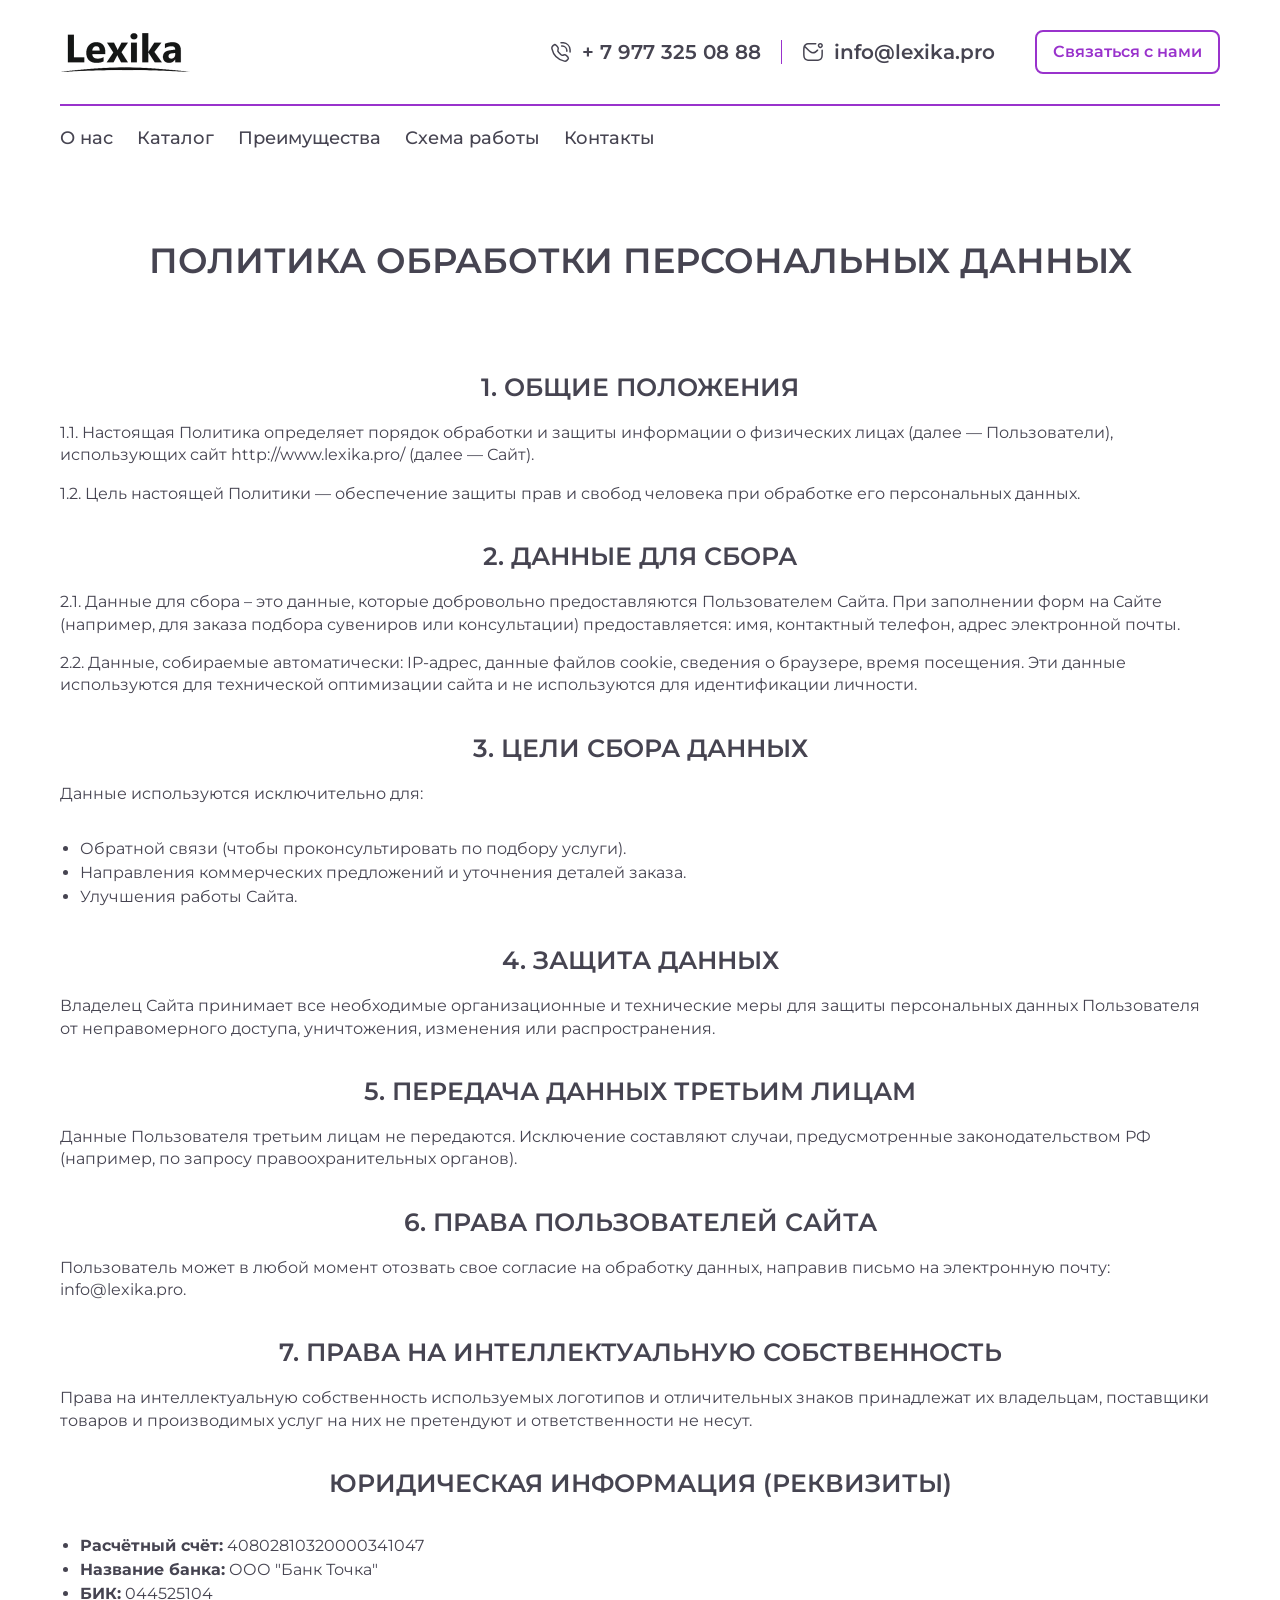
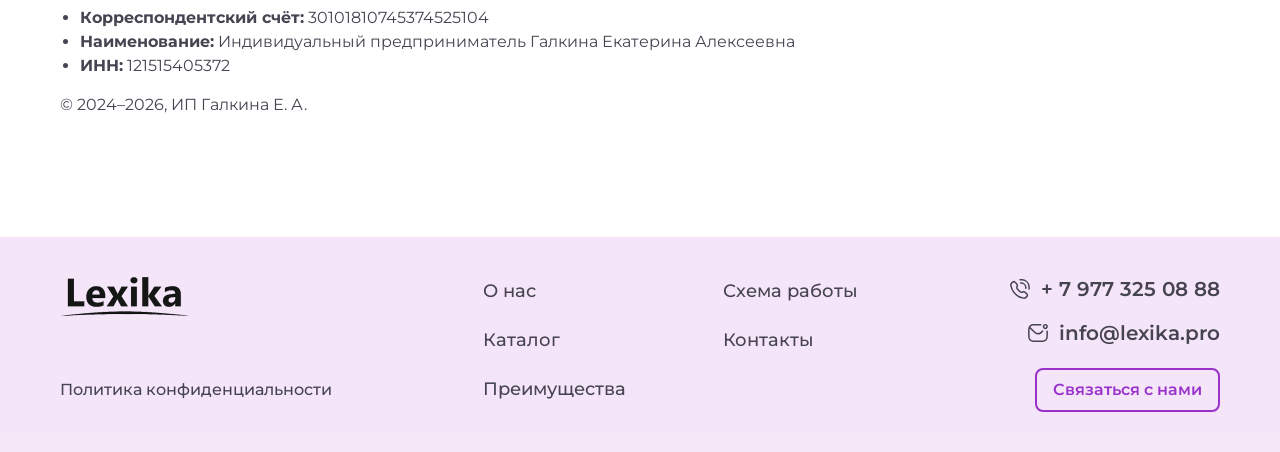
==== page.html @ 758612a6 "new-project" ====
<!--header.html-->
<!doctype html>
<html lang="en">
<head>
  <meta charset="UTF-8">
  <meta name="viewport"
        content="width=device-width, user-scalable=no, initial-scale=1.0, maximum-scale=1.0, minimum-scale=1.0">
  <meta http-equiv="X-UA-Compatible" content="ie=edge">
  <meta name="format-detection" content="telephone=no">
  <link rel="preconnect" href="https://fonts.googleapis.com">
  <link rel="preconnect" href="https://fonts.gstatic.com" crossorigin>
  <link href="https://fonts.googleapis.com/css2?family=Montserrat:ital,wght@0,100..900;1,100..900&display=swap" rel="stylesheet">
  <link rel="icon" type="image/png" href="./img/icons/favicon.ico" sizes="32x32">
  <link rel="apple-touch-icon" href="./img/icons/favicon.ico">
  <link rel="mask-icon" href="./img/icons/favicon.ico" color="#000000">
  <link
          rel="stylesheet"
          href="https://cdn.jsdelivr.net/npm/swiper@11/swiper-bundle.min.css"
  />
  <title></title>
<script defer src="js/bundle.js"></script><script defer src="js/libs.js"></script><script defer src="js/style.js"></script><link href="css/style.min.css" rel="stylesheet"></head>
<body>

<header class="header">
  <div class="container">
    <div class="header-top">
      <div class="logo">
        <img src="./img/logo.webp" alt="">
      </div>
      <div class="header-meta">
        <div class="contacts-wrapper">
          <a class="contact-phone" href="tel:7977320888">+ 7 977 325 08 88</a>
          <a class="contact-mail" href="mailto:info@lexika.pro">info@lexika.pro</a>
        </div>
        <a href="#" class="btn btn-bordered">Связаться с нами</a>
      </div>
      <button type="button" class="mobile-menu-button">
        <span class="line"></span>
        <span class="line"></span>
        <span class="line"></span>
      </button>
    </div>
    <div class="header-nav">
      <div class="logo mobile-logo">
        <img src="./img/logo.webp" alt="">
      </div>
      <button type="button" class="close-menu-button"></button>
      <ul class="main-menu">
        <li>
          <a href="#about-section">О нас</a>
        </li>
        <li>
          <a href="#catalog-section">Каталог</a>
        </li>
        <li>
          <a href="#advantages-section">Преимущества</a>
        </li>
        <li>
          <a href="#work-section">Схема работы</a>
        </li>
        <li>
          <a href="#contacts-section">Контакты</a>
        </li>
      </ul>
      <div class="mobile-meta">
        <div class="contacts-wrapper mobile-contacts">
          <a class="contact-phone" href="tel:7977320888">+ 7 977 325 08 88</a>
          <a class="contact-mail" href="mailto:info@lexika.pro">info@lexika.pro</a>
        </div>
        <a href="#" class="btn btn-bordered">Связаться с нами</a>
      </div>
    </div>
  </div>
</header>

<main>




<section class="content-section-default">
  <div class="container">
    <h2>Политика обработки персональных данных</h2>

    <h3>1. Общие положения</h3>
    <p>1.1. Настоящая Политика определяет порядок обработки и защиты информации о физических лицах (далее — Пользователи), использующих сайт http://www.lexika.pro/ (далее — Сайт).</p>
    <p>1.2. Цель настоящей Политики — обеспечение защиты прав и свобод человека при обработке его персональных данных.</p>

    <h3>2. Данные для сбора</h3>
    <p>2.1. Данные для сбора – это данные, которые добровольно предоставляются Пользователем Сайта. При заполнении форм на Сайте (например, для заказа подбора сувениров или консультации) предоставляется: имя, контактный телефон, адрес электронной почты.</p>
    <p>2.2. Данные, собираемые автоматически: IP-адрес, данные файлов cookie, сведения о браузере, время посещения. Эти данные используются для технической оптимизации сайта и не используются для идентификации личности.</p>

    <h3>3. Цели сбора данных</h3>
    <p>Данные используются исключительно для:</p>
    <ul>
      <li>Обратной связи (чтобы проконсультировать по подбору услуги).</li>
      <li>Направления коммерческих предложений и уточнения деталей заказа.</li>
      <li>Улучшения работы Сайта.</li>
    </ul>

    <h3>4. Защита данных</h3>
    <p>Владелец Сайта принимает все необходимые организационные и технические меры для защиты персональных данных Пользователя от неправомерного доступа, уничтожения, изменения или распространения.</p>

    <h3>5. Передача данных третьим лицам</h3>
    <p>Данные Пользователя третьим лицам не передаются. Исключение составляют случаи, предусмотренные законодательством РФ (например, по запросу правоохранительных органов).</p>

    <h3>6. Права пользователей Сайта</h3>
    <p>Пользователь может в любой момент отозвать свое согласие на обработку данных, направив письмо на электронную почту: <a href="mailto:info@lexika.pro">info@lexika.pro</a>.</p>

    <h3>7. Права на интеллектуальную собственность</h3>
    <p>Права на интеллектуальную собственность используемых логотипов и отличительных знаков принадлежат их владельцам, поставщики товаров и производимых услуг на них не претендуют и ответственности не несут.</p>

    <h3>Юридическая информация (Реквизиты)</h3>
    <ul class="bank-details">
      <li><strong>Расчётный счёт:</strong> 40802810320000341047</li>
      <li><strong>Название банка:</strong> ООО "Банк Точка"</li>
      <li><strong>БИК:</strong> 044525104</li>
      <li><strong>Корреспондентский счёт:</strong> 30101810745374525104</li>
      <li><strong>Наименование:</strong> Индивидуальный предприниматель Галкина Екатерина Алексеевна</li>
      <li><strong>ИНН:</strong> 121515405372</li>
    </ul>

    <p>© 2024–2026, ИП Галкина Е. А.</p>
  </div>
</section>

<!--footer.html-->
</main>

<footer class="footer">
    <div class="container">
      <div class="footer-row">
        <div class="footer-column">
          <div class="logo">
            <img src="./img/logo.webp" alt="">
          </div>
          <div class="footer-policy footer-policy-pc">
            <a href="#">Политика конфиденциальности</a>
          </div>
        </div>
        <div class="footer-column">
          <nav class="footer-nav">
            <ul class="footer-menu">
              <li>
                <a href="#about-section">О нас</a>
              </li>
              <li>
                <a href="#work-section">Схема работы</a>
              </li>
              <li>
                <a href="#catalog-section">Каталог</a>
              </li>
              <li>
                <a href="#contacts-section">Контакты</a>
              </li>
              <li>
                <a href="#advantages-section">Преимущества</a>
              </li>
            </ul>
          </nav>
        </div>
        <div class="footer-column">
          <div class="contacts-wrapper">
            <a class="contact-phone" href="tel:7977320888">+ 7 977 325 08 88</a>
            <a class="contact-mail" href="mailto:info@lexika.pro">info@lexika.pro</a>
          </div>
          <a href="#" class="btn btn-bordered">Связаться с нами</a>
        </div>
      </div>
      <div class="footer-policy footer-policy-small-screens">
        <a href="page.html">Политика конфиденциальности</a>
      </div>
    </div>
</footer>

<script src="https://cdn.jsdelivr.net/npm/swiper@11/swiper-bundle.min.js"></script>
</body>
</html>
---- css/style.min.css ----
*{box-sizing:border-box}body,h1,h2,h3,h4,p,figure,blockquote,dl,dd{margin:0}ul[role=list],ol[role=list]{list-style:none}html:focus-within{scroll-behavior:smooth}body{min-height:100vh;text-rendering:optimizeSpeed;line-height:1.5}a:not([class]){-webkit-text-decoration-skip:ink;text-decoration-skip-ink:auto}img,picture{max-width:100%;display:block}input,button,textarea,select{font:inherit;box-shadow:none;outline:none}@media(prefers-reduced-motion: reduce){html:focus-within{scroll-behavior:auto}*,*::before,*::after{animation-duration:.01ms !important;animation-iteration-count:1 !important;transition-duration:.01ms !important;scroll-behavior:auto !important}}*{font-family:"Montserrat";color:#464451}a{transition:.3s;text-decoration:none}p{font-weight:400;font-size:18px;line-height:140%;letter-spacing:0;margin-bottom:16px}p:last-child{margin-bottom:0}h1,.h1{font-weight:600;font-size:40px;line-height:115%;letter-spacing:0;margin-bottom:20px}h2,.h2{font-weight:600;font-size:35px;line-height:120%;letter-spacing:0;text-transform:uppercase;margin-bottom:70px;text-align:center;width:100%}h3,.h3{font-weight:600;font-size:25px;line-height:120%;letter-spacing:0;text-transform:uppercase;margin-bottom:20px;text-align:center;width:100%}ul,ol{width:100%;padding-left:20px}.button-wrapper{width:100%;display:flex;justify-content:center;margin-top:50px}.br-mobile{display:none}@media(max-width: 1400px){p{font-size:16px}}@media(max-width: 1024px){h1,.h1{font-size:30px;line-height:110%;margin-bottom:15px}h2,.h2{font-size:25px;margin-bottom:40px;line-height:130%}h3,.h3{font-weight:600;font-size:20px;line-height:120%;letter-spacing:0;text-transform:uppercase;margin-bottom:20px;text-align:center;width:100%}}@media(max-width: 600px){.br-mobile{display:block}.button-wrapper{margin-top:40px}}.sr-only{position:absolute;width:1px;height:1px;padding:0;margin:-1px;overflow:hidden;clip:rect(0, 0, 0, 0);white-space:nowrap;border:0}body::-webkit-scrollbar{width:6px;background-color:#464451}body::-webkit-scrollbar-thumb{border-radius:20px;background-color:#9932cc}body.admin-bar header{top:20px}main{min-height:70vh}.animate-block{opacity:0;width:100%;transform:translateY(-50px);transition:opacity 1s ease,transform 1s ease}.animate-block.animated{opacity:1;transform:translateY(0)}.logo{display:flex;width:-moz-fit-content;width:fit-content}.logo img{max-width:130px;width:100%;-o-object-fit:contain;object-fit:contain}.contacts-wrapper{display:flex;align-items:center;margin-right:40px}.contacts-wrapper a{font-weight:600;font-size:20px;line-height:24px;letter-spacing:0;display:flex;align-items:center}.contacts-wrapper a:before{content:"";width:22px;height:22px;background-repeat:no-repeat;background-position:center;background-size:contain;margin-right:10px;transition:.3s}.contacts-wrapper a:hover{color:#9932cc}.contacts-wrapper a+a{margin-left:20px;padding-left:20px;border-left:1px solid #9932cc}.contacts-wrapper a.contact-phone:before{background-image:url(../img/icons/header-phone-ico.svg)}.contacts-wrapper a.contact-phone:hover:before{background-image:url(../img/icons/header-phone-ico-hover.svg)}.contacts-wrapper a.contact-mail:before{background-image:url(../img/icons/header-mail-ico.svg)}.contacts-wrapper a.contact-mail:hover:before{background-image:url(../img/icons/header-mail-ico-hover.svg)}.contacts-wrapper a.contact-link:before{background-image:url(../img/icons/contact-link-ico.svg)}.contacts-wrapper a.contact-link:hover:before{background-image:url(../img/icons/contact-link-ico-hover.svg)}.grid-wrapper{display:grid;grid-template-columns:repeat(2, 1fr);grid-gap:40px 20px;width:100%}.grid-wrapper .grid-item{display:flex;flex-direction:column;justify-content:space-between}.grid-wrapper .grid-item .grid-title{font-weight:500;font-size:22px;line-height:normal;letter-spacing:0;margin-bottom:30px;display:flex;width:100%;align-items:flex-start}.grid-wrapper .grid-item .grid-title:before{position:relative;top:6px}.grid-wrapper .grid-item .grid-title:before{content:"";width:12px;height:12px;border-radius:50%;margin-right:15px;background-color:#9932cc;flex:none}.grid-wrapper .grid-item .grid-image img{height:323px;width:100%;-o-object-fit:cover;object-fit:cover;border-radius:15px}@media(max-width: 1024px){.grid-wrapper{grid-template-columns:1fr}.grid-wrapper .grid-item .grid-title{font-size:20px}}@media(max-width: 600px){.logo img{max-width:100px}.contacts-wrapper a{font-size:18px;line-height:110%}.grid-wrapper{grid-gap:30px}.grid-wrapper .grid-item .grid-title{font-size:18px;line-height:130%;margin-bottom:20px}.grid-wrapper .grid-item .grid-title:before{margin-right:8px}.grid-wrapper .grid-item .grid-image img{height:250px}}.container{margin:0 auto;display:flex;flex-wrap:wrap;max-width:1440px;width:100%;padding:0 120px}.container-fluid{max-width:100%;width:100%}.d-flex{display:flex;flex-wrap:wrap}.justify-between{justify-content:space-between}.justify-end{justify-content:flex-end}.flex-column{flex-direction:column}.row{display:flex;margin:0 -10px;width:calc(100% + 20px);flex-wrap:wrap}[class*=col-]{padding:0 10px}.col-lg-1{width:8.33333333%}.col-lg-2{width:16.66666667%}.col-lg-3{width:25%}.col-lg-4{width:33.33333333%}.col-lg-5{width:41.66666667%}.col-lg-6{width:50%}.col-lg-7{width:58.33333333%}.col-lg-8{width:66.66666667%}.col-lg-9{width:75%}.col-lg-10{width:83.33333333%}.col-lg-11{width:91.66666667%}.col-lg-12{width:100%}@media(max-width: 1400px){.container{padding:0 60px}}@media(max-width: 1024px){.row{margin:0 -12px;width:calc(100% + 24px)}[class*=col-]{padding:0 12px}.col-md-1{width:8.33333333%}.col-md-2{width:16.66666667%}.col-md-3{width:25%}.col-md-4{width:33.33333333%}.col-md-5{width:41.66666667%}.col-md-6{width:50%}.col-md-7{width:58.33333333%}.col-md-8{width:66.66666667%}.col-md-9{width:75%}.col-md-10{width:83.33333333%}.col-md-11{width:91.66666667%}.col-md-12{width:100%}.container{padding:0 20px}}@media(max-width: 600px){.col-m-1{width:8.33333333%}.col-m-2{width:16.66666667%}.col-m-3{width:25%}.col-m-4{width:33.33333333%}.col-m-5{width:41.66666667%}.col-m-6{width:50%}.col-m-7{width:58.33333333%}.col-m-8{width:66.66666667%}.col-m-9{width:75%}.col-m-10{width:83.33333333%}.col-m-11{width:91.66666667%}.col-m-12{width:100%}.container{padding:0 16px}}.btn{display:flex;justify-content:center;align-items:center;font-weight:600;font-size:16px;line-height:100%;letter-spacing:0;text-align:center;padding:0 16px;height:44px;width:-moz-fit-content;width:fit-content;max-width:100%;transition:.3s;cursor:pointer}.btn-purple{background-color:#9932cc;color:#fff;height:58px;border-radius:12px;padding:0 24px}.btn-purple:hover{background-color:#b56dd9}.btn-purple:focus{background-color:#c288df}.btn-bordered{background-color:rgba(0,0,0,0);color:#9932cc;border:2px solid #9932cc;border-radius:8px}.btn-bordered:hover{border-color:rgba(153,50,204,.6980392157);color:rgba(153,50,204,.6980392157)}.btn-bordered:focus{border-color:rgba(181,109,217,.8);color:rgba(181,109,217,.8)}.btn-arrow:after{content:"";width:24px;height:24px;background-repeat:no-repeat;background-position:center;background-size:contain;margin-left:12px;background-image:url(../img/icons/button-arrow-ico.svg);transition:.3s}.btn-arrow:hover:after{background-image:url(../img/icons/button-arrow-ico-hover.svg);transform:rotate(45deg)}@media(max-width: 600px){.btn{max-width:100%;width:100%;line-height:120%}.btn-purple{padding:0 16px}.btn-arrow:after{display:none}}.footer-menu{list-style:none;padding:2px 0 0;margin:0;width:100%;display:grid;grid-template-columns:repeat(2, 1fr);grid-gap:24px 80px;max-width:400px}.footer-menu li a{position:relative;font-weight:500;font-size:18px;line-height:24px;letter-spacing:0}.footer-menu li a:after{content:"";width:100%;position:absolute;top:calc(100% + 3px);left:0;background-color:#9932cc;height:2px;opacity:0;transition:.3s}.footer-menu li a:hover{color:#4a4d55}.footer-menu li a:focus{color:#9932cc}.footer-menu li a:focus:after{opacity:1}@media(max-width: 1024px){.footer-menu{grid-gap:20px}}@media(max-width: 600px){.footer-menu{grid-gap:14px 60px;margin-bottom:20px;padding-bottom:30px;border-bottom:2px solid #9932cc}.footer-menu li a{font-size:16px;line-height:130%}}.main-menu{padding:0;display:flex;list-style:none;margin:0;align-items:center}.main-menu li+li{margin-left:24px}.main-menu li a{position:relative;font-weight:500;font-size:18px;line-height:24px;letter-spacing:0}.main-menu li a:after{content:"";width:100%;position:absolute;top:calc(100% + 3px);left:0;background-color:#9932cc;height:2px;opacity:0;transition:.3s}.main-menu li a:hover{color:#4a4d55}.main-menu li a:focus{color:#9932cc}.main-menu li a:focus:after{opacity:1}@media(max-width: 1024px){.main-menu{margin-top:40px;flex-direction:column;align-items:flex-start;margin-bottom:20px;padding-bottom:20px;border-bottom:2px solid #9932cc}.main-menu li{display:flex}.main-menu li+li{margin-left:0;margin-top:15px}}@media(max-width: 600px){.main-menu li+li{margin-top:18px}}form{width:100%;max-width:100%}form br{display:none}form>p{margin:0}form .hidden-fields-container{display:none}form .screen-reader-response{display:none}form .wpcf7-response-output{display:none}form .wpcf7-spinner{display:none}form .wpcf7-not-valid-tip{display:none}form input.wpcf7-not-valid{border:1px solid red !important}form .wpcf7-form-control-wrap{display:flex;width:100%;margin:10px 0 20px}form textarea{resize:none;font-weight:400;font-size:16px;line-height:140%;letter-spacing:0;height:120px;padding:14px 20px;border-radius:15px;width:100%;max-width:100%;border:1px solid #464451}form textarea::-moz-placeholder{color:rgba(85,85,85,.5019607843);font-weight:inherit;letter-spacing:inherit;line-height:inherit;font-family:inherit;font-size:inherit}form textarea::placeholder{color:rgba(85,85,85,.5019607843);font-weight:inherit;letter-spacing:inherit;line-height:inherit;font-family:inherit;font-size:inherit}form input{border:1px solid #464451;border-radius:15px;padding:0 20px;max-width:100%;height:56px;width:100%;font-weight:400;font-size:16px;line-height:140%;letter-spacing:.05em}form input::-moz-placeholder{color:rgba(85,85,85,.5019607843);font-weight:inherit;letter-spacing:inherit;line-height:inherit;font-family:inherit;font-size:inherit}form input::placeholder{color:rgba(85,85,85,.5019607843);font-weight:inherit;letter-spacing:inherit;line-height:inherit;font-family:inherit;font-size:inherit}form label{display:block;width:100%;font-weight:400;font-size:18px;line-height:140%;letter-spacing:.05em}form input[type=submit]{height:58px;transition:.3s;cursor:pointer;padding:0 20px;background-color:#9932cc;color:#fff;font-weight:600;font-size:18px;line-height:120%;letter-spacing:0;margin-top:15px;border:none}form input[type=submit]:hover{background-color:#b56dd9}form input[type=submit]:focus{background-color:#c288df}.wpcf7-acceptance input[type=checkbox]{position:absolute;opacity:0;width:0;height:0;margin:0;padding:0}.wpcf7-list-item-label{display:flex;align-items:center;width:100%;position:relative;cursor:pointer}.wpcf7-acceptance .wpcf7-list-item{display:flex;align-items:center;cursor:pointer;padding-left:16px}.wpcf7-acceptance .wpcf7-list-item label{font-weight:400;font-size:16px;line-height:120%;letter-spacing:0}.wpcf7-acceptance .wpcf7-list-item-label::before{content:"";display:inline-block;flex:none;width:16px;height:16px;border:2px solid #9932cc;border-radius:3px;background-color:rgba(0,0,0,0);transition:.3s;position:relative;left:-16px}.wpcf7-acceptance input[type=checkbox]:checked+.wpcf7-list-item-label::before{background-color:#9932cc}.wpcf7-acceptance input[type=checkbox]:checked+.wpcf7-list-item-label::after{content:"";position:absolute;left:-16px;width:20px;height:20px;background-repeat:no-repeat;background-position:center;background-size:12px;background-image:url(../img/icons/checkbox-checked.svg);z-index:1}.wpcf7 .screen-reader-response{display:none}@media(max-width: 600px){form label{font-size:16px;letter-spacing:0}form input{letter-spacing:0;font-size:14px;padding:0 15px}form textarea{padding:14px 20px}form input[type=submit]{white-space:wrap;margin-top:20px}.wpcf7-acceptance .wpcf7-list-item label{font-size:14px;letter-spacing:.05em}}.main-banner{padding:204px 0 120px;background-color:rgba(186,85,211,.1490196078)}.main-banner .banner-content{background-repeat:no-repeat;background-position:center;background-size:cover;padding:60px;border-radius:12px;background-blend-mode:multiply;background-color:rgba(72,54,66,.6)}.main-banner .banner-content h1{color:#fff}.main-banner .banner-content .description{width:100%;margin-bottom:40px}.main-banner .banner-content .description p{font-weight:500;font-size:20px;line-height:145%;letter-spacing:0;color:#fff;max-width:620px;width:100%}.advantages-section{padding:207px 0 170px;background-repeat:no-repeat;background-position:center;background-size:650px 650px;background-image:url(../img/advantages-back.svg)}.advantages-section .container{position:relative}.advantages-section h2{max-width:328px;position:absolute;left:calc(50% - 164px);top:calc(50% - 84px)}.advantages-section .small-pc-screens{display:none}.advantages-section .row .col-lg-5:nth-of-type(3){display:flex;flex-direction:column;align-items:flex-end}.advantages-section .row .col-lg-5 .advantage-card:nth-of-type(2){max-width:390px}.advantages-section .advantage-card{margin-bottom:76px;border-radius:10px;border:2px solid #9932cc;padding:15px;max-width:452px;width:100%;background-color:#fff}.advantages-section .advantage-card .card-title{width:100%;margin-bottom:15px;font-weight:600;font-size:22px;line-height:110%;letter-spacing:0;text-align:center}.advantages-section .advantage-card .card-description p{width:100%;text-align:center}.project-section{padding:90px 0;background-color:rgba(186,85,211,.2)}.work-section{padding:120px 0 100px}.work-section .step-cards-wrapper{counter-reset:step-counter;width:100%;display:grid;grid-template-columns:repeat(4, 1fr);grid-gap:20px}.work-section .step-card{padding:15px 13px;width:100%;border-radius:0 10px 10px 10px;border:2px solid #9932cc;position:relative;counter-increment:step-counter;height:calc(100% - 20px);margin-bottom:20px}.work-section .step-card:after{content:"";width:30px;height:30px;background-repeat:no-repeat;background-position:center;background-size:contain;background-image:url(../img/icons/step-arrow-ico.svg);position:absolute;right:0;top:-34px}.work-section .step-card .card-step-num{font-weight:600;font-size:18px;line-height:140%;letter-spacing:0;color:#9932cc;height:37px;padding:0 17px;width:-moz-fit-content;width:fit-content;border-radius:10px 10px 0 0;border:2px solid #9932cc;position:absolute;top:-37px;left:-2px;background-color:rgba(186,85,211,.1490196078);display:flex;align-items:center;justify-content:center}.work-section .step-card .card-step-num:after{content:counter(step-counter);margin-left:5px}.work-section .step-card .card-title{font-weight:600;font-size:22px;line-height:110%;letter-spacing:0;text-align:center;margin-bottom:15px;width:100%}.work-section .step-card .card-description{width:100%}.work-section .step-card .card-description p{text-align:center}.work-section .step-card:nth-of-type(1){width:285px}.work-section .step-card:nth-of-type(2){width:285px}.work-section .step-card:nth-of-type(3){width:302px}.work-section .step-card:nth-of-type(4){width:268px}.work-section .step-card:last-of-type:after{display:none}.catalog-section{padding:90px 0;background-color:rgba(186,85,211,.1490196078)}.callback-section{padding:120px 0}.callback-section h2{margin-bottom:20px}.callback-section .description{width:100%;margin-bottom:70px}.callback-section .description p{font-weight:500;font-size:22px;line-height:130%;text-align:center;max-width:568px;margin:0 auto;width:100%}.callback-section .form-wrapper{width:100%}.callback-section .form-wrapper form{max-width:840px;width:100%;margin:0 auto}.callback-section .form-wrapper form>p{display:flex;flex-wrap:wrap;width:100%;justify-content:space-between}.callback-section .form-wrapper form>p label{width:100%}.callback-section .form-wrapper form>p label:nth-of-type(1),.callback-section .form-wrapper form>p label:nth-of-type(2),.callback-section .form-wrapper form>p label:nth-of-type(3),.callback-section .form-wrapper form>p label:nth-of-type(4){max-width:calc(50% - 10px)}.callback-section .form-wrapper form>p label:nth-of-type(5) .wpcf7-form-control-wrap{margin-bottom:10px}.callback-section .form-wrapper form>p .wpcf7-acceptance .wpcf7-list-item label:nth-of-type(1){max-width:100%}.image-full-section{margin-bottom:120px}.image-full-section .image-wrapper{height:261px;width:100%}.image-full-section .image-wrapper img{height:inherit;width:100%;-o-object-fit:cover;object-fit:cover}.image-full-section .image-wrapper-mobile{display:none}.contacts-section{padding-bottom:130px}.contacts-section .contacts-wrapper{width:100%;margin-right:0;justify-content:center}.contacts-section .contacts-wrapper a+a{border-width:2px}@media(max-width: 1370px){.advantages-section{background:none}.advantages-section h2{position:static;text-align:center;max-width:initial;min-width:initial}.advantages-section .row .col-lg-2{width:100%;order:-1}.advantages-section .row .col-lg-5{width:50%}}@media(max-width: 1400px){.advantages-section{padding:120px 0}.advantages-section .row-large-pc{display:none}.advantages-section .small-pc-screens{display:grid;grid-template-columns:repeat(2, 1fr);grid-gap:20px;width:100%}.advantages-section .advantage-card{margin-bottom:0}.work-section .step-card .card-title{font-size:20px}.work-section .step-card:nth-of-type(1){width:100%}.work-section .step-card:nth-of-type(2){width:100%}.work-section .step-card:nth-of-type(3){width:100%}.work-section .step-card:nth-of-type(4){width:100%}}@media(max-width: 1024px){.main-banner{padding:120px 0 80px}.main-banner .banner-content{padding:30px}.main-banner .banner-content .description p{font-size:18px}.advantages-section .advantage-card{max-width:100%}.advantages-section .advantage-card .card-title{font-size:20px}.advantages-section .small-pc-screens{grid-template-columns:1fr}.work-section{padding:80px 0 60px}.work-section h2{margin-bottom:77px}.work-section .step-cards-wrapper{grid-template-columns:repeat(2, 1fr)}.work-section .step-card:after{display:none}.callback-section{padding:80px 0}.callback-section .description{margin-bottom:40px}.callback-section .description p{font-size:18px}.callback-section .form-wrapper form>p label:nth-of-type(1),.callback-section .form-wrapper form>p label:nth-of-type(2),.callback-section .form-wrapper form>p label:nth-of-type(3),.callback-section .form-wrapper form>p label:nth-of-type(4){max-width:100%}.image-full-section{margin-bottom:80px}.contacts-section{padding:0 0 80px}.contacts-section .contacts-wrapper{flex-direction:column}.contacts-section .contacts-wrapper a+a{margin-left:0;border-left:0;margin-top:20px;padding-left:0}}@media(max-width: 600px){.main-banner{padding:114px 0 70px}.main-banner .banner-content{padding:60px 16px}.main-banner .banner-content .description p{font-size:16px;line-height:130%}.advantages-section{padding:70px 0}.advantages-section .advantage-card{padding:10px}.advantages-section .advantage-card .card-title{font-size:18px;margin-bottom:8px;line-height:110%}.project-section{padding:70px 0}.work-section{padding:70px 0}.work-section .step-cards-wrapper{grid-template-columns:1fr;grid-gap:54px}.work-section .step-card{height:initial;margin-bottom:0;border-radius:0 0 10px 10px;padding:12px 10px}.work-section .step-card .card-step-num{height:34px;top:-34px;width:calc(100% + 4px);font-size:16px}.work-section .step-card .card-title{margin-bottom:10px;font-size:18px}.catalog-section{padding:70px 0}.image-full-section{margin-bottom:70px}.image-full-section .image-wrapper{height:216px}.image-full-section .image-wrapper-pc{display:none}.image-full-section .image-wrapper-mobile{display:block}}.footer{background-color:rgba(186,85,211,.1490196078);padding:40px 0}.footer .footer-row{display:flex;width:100%}.footer .footer-row .footer-column{display:flex;flex-direction:column}.footer .footer-row .footer-column:nth-of-type(1){width:25%;display:flex}.footer .footer-row .footer-column:nth-of-type(2){width:50%;padding-left:75px}.footer .footer-row .footer-column:nth-of-type(3){width:25%;align-items:flex-end}.footer .contacts-wrapper{flex-direction:column;margin-right:0;margin-bottom:23px}.footer .contacts-wrapper a+a{margin-left:auto;padding-left:0;border-left:0;margin-top:20px}.footer .footer-policy{width:100%;margin-top:62px}.footer .footer-policy a{font-weight:500;font-size:16px;line-height:24px;letter-spacing:0}.footer .footer-policy a:hover{color:#9932cc}.footer .footer-policy-small-screens{display:none}@media(max-width: 1400px){.footer .footer-row .footer-column:nth-of-type(1){width:30%}.footer .footer-row .footer-column:nth-of-type(2){width:45%}.footer .footer-row .footer-column:nth-of-type(3){width:25%}}@media(max-width: 1024px){.footer .footer-row{flex-wrap:wrap}.footer .footer-row .footer-column:nth-of-type(1){width:100%;align-items:center;margin-bottom:30px}.footer .footer-row .footer-column:nth-of-type(2){width:50%;padding-left:0}.footer .footer-row .footer-column:nth-of-type(3){width:50%}.footer .footer-policy-pc{display:none}.footer .footer-policy-small-screens{display:flex;margin-top:40px}}@media(max-width: 600px){.footer{padding:30px 0}.footer .footer-row .footer-column:nth-of-type(2){width:100%}.footer .footer-row .footer-column:nth-of-type(3){width:100%}.footer .contacts-wrapper{flex-direction:row;justify-content:space-between;width:100%;margin-bottom:20px}.footer .contacts-wrapper a+a{margin-top:0;margin-left:20px}.footer .contacts-wrapper a:before{display:none}.footer .footer-policy-small-screens{margin-top:20px;justify-content:center}}@media(max-width: 370px){.footer .contacts-wrapper{flex-direction:column}.footer .contacts-wrapper a+a{margin-left:0;margin-top:20px}}.header{position:absolute;top:0;left:0;width:100%;z-index:999;background-color:rgba(0,0,0,0);padding:30px 0;transition:.3s}.header .header-nav{margin-top:30px;padding-top:20px;border-top:2px solid #9932cc;width:100%}.header .header-top{display:flex;width:100%;justify-content:space-between;align-items:center;transition:.3s}.header .header-top .header-meta{display:flex;align-items:center}.header .header-top .header-meta .contacts-wrapper{display:flex}.header .mobile-logo{display:none}.header .close-menu-button{display:none}.header .mobile-menu-button{display:none}.header .mobile-meta{display:none}@media(max-width: 1024px){.header{padding:20px 0}.header .header-top .header-meta{display:none}.header .mobile-logo{display:flex}.header .mobile-menu-button{display:flex;width:40px;align-items:flex-end;justify-content:center;flex-direction:column;background-color:rgba(0,0,0,0);border:none;padding:0;z-index:9;transition:.3s}.header .mobile-menu-button .line{display:block;width:100%;height:2px;background-color:#9932cc}.header .mobile-menu-button .line:nth-of-type(2){margin:9px 0}.header .close-menu-button{display:flex;background-color:rgba(0,0,0,0);padding:0;border:none;background-repeat:no-repeat;background-position:center;background-size:contain;width:18px;height:18px;background-image:url(../img/icons/close-menu-button.svg);right:20px;top:35px;position:absolute}.header .header-nav{margin-top:0;border:none;position:fixed;top:0;right:0;max-width:100%;width:100%;transition:.3s;background-color:#f1ddf6;opacity:0;visibility:hidden;overflow:auto;pointer-events:none;height:100%;padding:20px 20px 30px;z-index:999}.header .header-nav.show{opacity:1;visibility:visible;pointer-events:auto}.header .mobile-meta{display:flex;flex-direction:column}.header .mobile-contacts{margin-bottom:20px;margin-right:0}.header .mobile-contacts a:before{display:none}.header .mobile-contacts a+a{margin-left:30px;padding-left:0;border:none}}@media(max-width: 600px){.header .header-nav{padding:20px 16px 30px}}@media(max-width: 370px){.header .mobile-contacts{flex-direction:column}.header .mobile-contacts a+a{margin-left:0;margin-top:20px}.header .close-menu-button{top:25px;right:16px}}.content-section-default{padding:240px 0 120px}.content-section-default h3{margin:20px 0}@media(max-width: 600px){.content-section-default{padding:114px 0 70px}}

/*# sourceMappingURL=[data-uri]*/
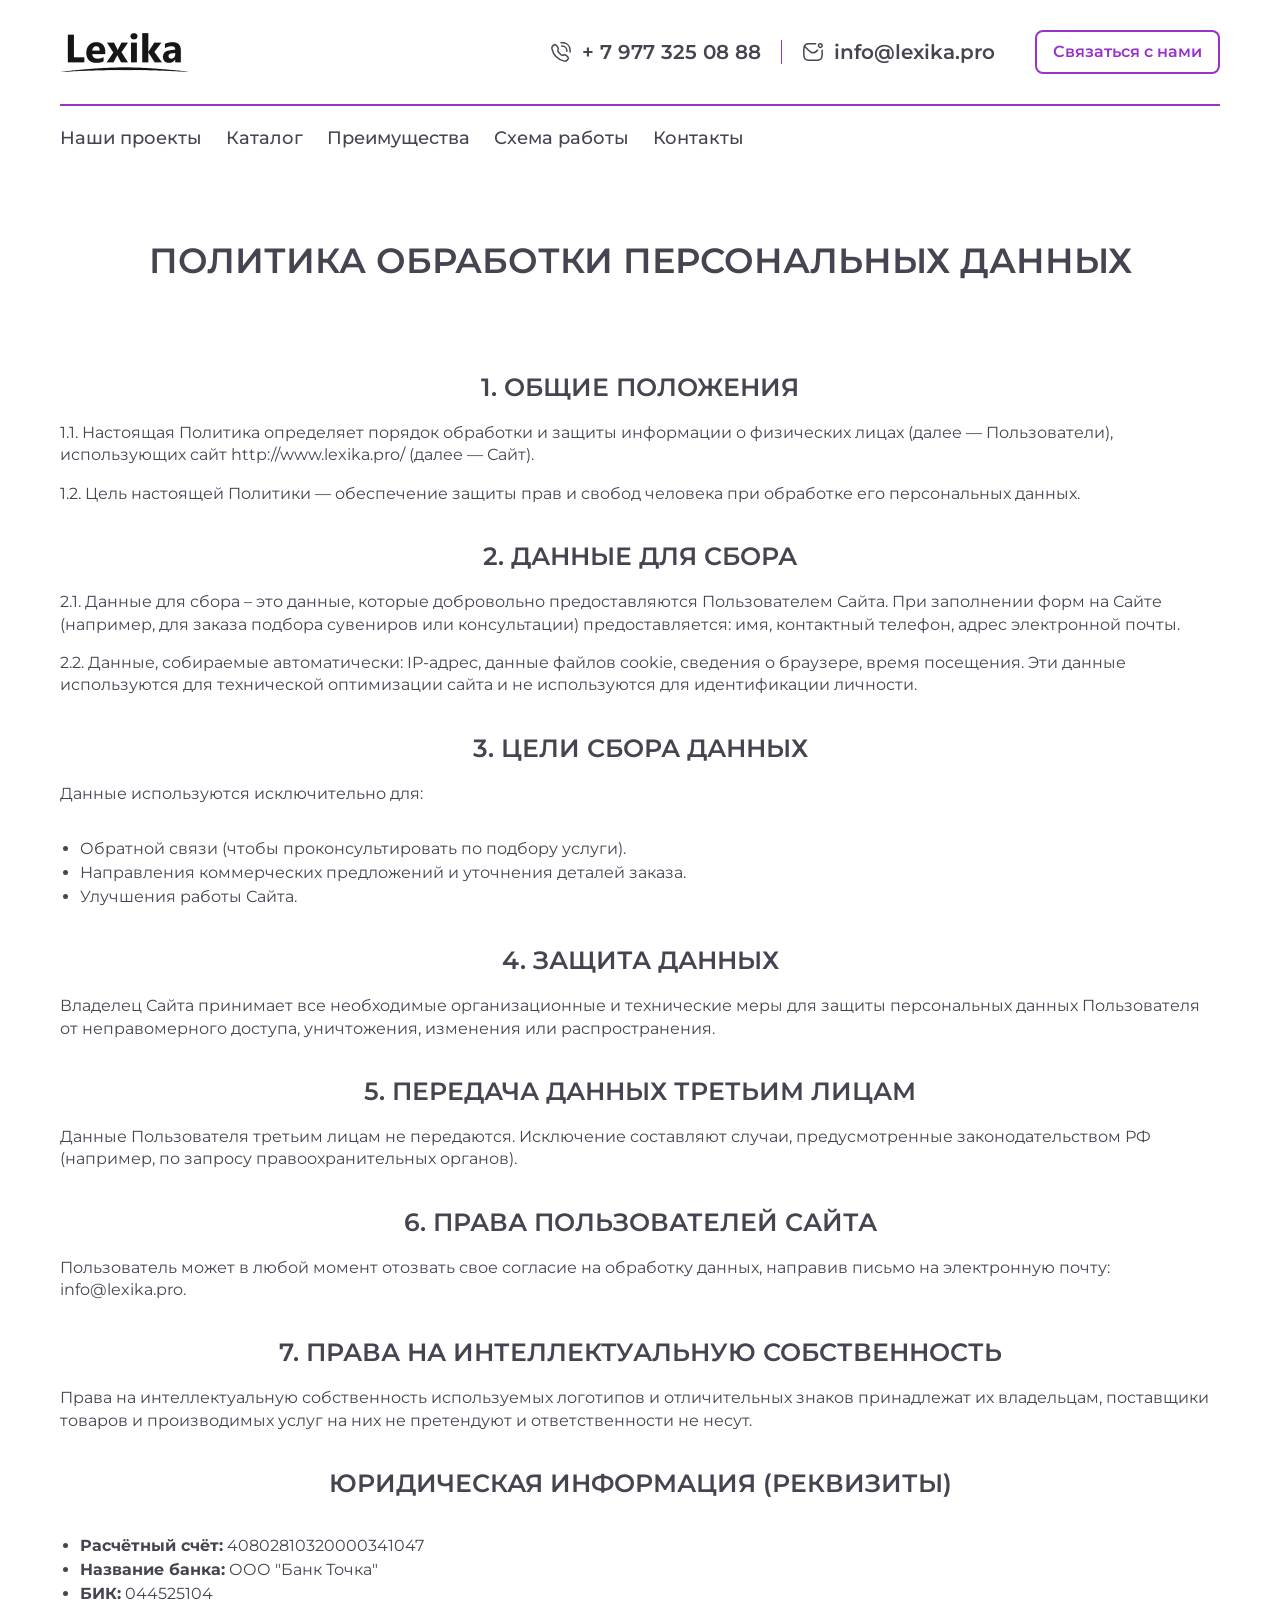
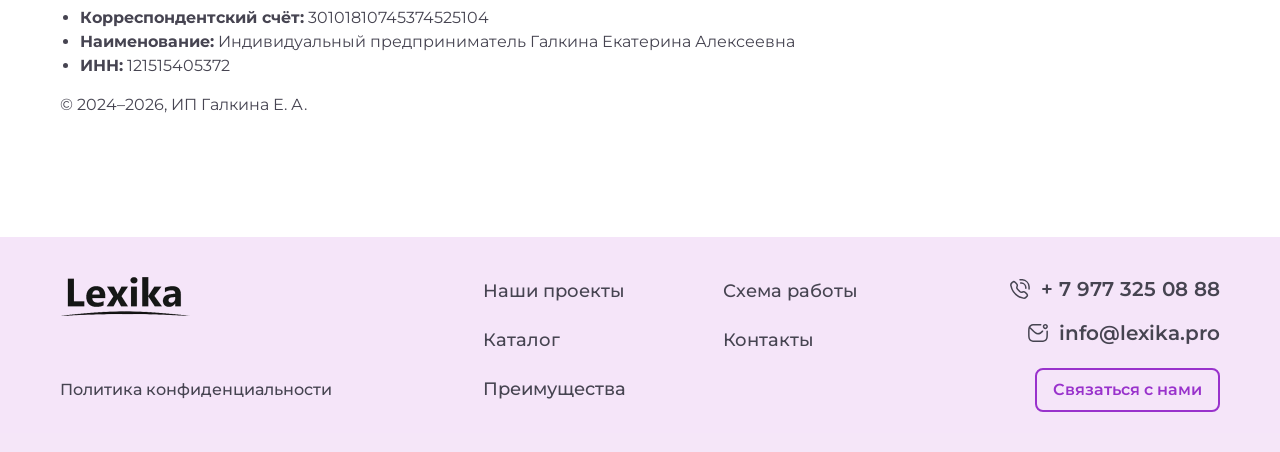
==== commit d23a4f00: "upd" ====
--- a/page.html
+++ b/page.html
@@ -47,7 +47,7 @@
       <button type="button" class="close-menu-button"></button>
       <ul class="main-menu">
         <li>
-          <a href="#about-section">О нас</a>
+          <a href="#projects-section">Наши проекты</a>
         </li>
         <li>
           <a href="#catalog-section">Каталог</a>
@@ -142,7 +142,7 @@
           <nav class="footer-nav">
             <ul class="footer-menu">
               <li>
-                <a href="#about-section">О нас</a>
+                <a href="#projects-section">Наши проекты</a>
               </li>
               <li>
                 <a href="#work-section">Схема работы</a>
--- a/css/style.min.css
+++ b/css/style.min.css
@@ -1,3 +1,3 @@
-*{box-sizing:border-box}body,h1,h2,h3,h4,p,figure,blockquote,dl,dd{margin:0}ul[role=list],ol[role=list]{list-style:none}html:focus-within{scroll-behavior:smooth}body{min-height:100vh;text-rendering:optimizeSpeed;line-height:1.5}a:not([class]){-webkit-text-decoration-skip:ink;text-decoration-skip-ink:auto}img,picture{max-width:100%;display:block}input,button,textarea,select{font:inherit;box-shadow:none;outline:none}@media(prefers-reduced-motion: reduce){html:focus-within{scroll-behavior:auto}*,*::before,*::after{animation-duration:.01ms !important;animation-iteration-count:1 !important;transition-duration:.01ms !important;scroll-behavior:auto !important}}*{font-family:"Montserrat";color:#464451}a{transition:.3s;text-decoration:none}p{font-weight:400;font-size:18px;line-height:140%;letter-spacing:0;margin-bottom:16px}p:last-child{margin-bottom:0}h1,.h1{font-weight:600;font-size:40px;line-height:115%;letter-spacing:0;margin-bottom:20px}h2,.h2{font-weight:600;font-size:35px;line-height:120%;letter-spacing:0;text-transform:uppercase;margin-bottom:70px;text-align:center;width:100%}h3,.h3{font-weight:600;font-size:25px;line-height:120%;letter-spacing:0;text-transform:uppercase;margin-bottom:20px;text-align:center;width:100%}ul,ol{width:100%;padding-left:20px}.button-wrapper{width:100%;display:flex;justify-content:center;margin-top:50px}.br-mobile{display:none}@media(max-width: 1400px){p{font-size:16px}}@media(max-width: 1024px){h1,.h1{font-size:30px;line-height:110%;margin-bottom:15px}h2,.h2{font-size:25px;margin-bottom:40px;line-height:130%}h3,.h3{font-weight:600;font-size:20px;line-height:120%;letter-spacing:0;text-transform:uppercase;margin-bottom:20px;text-align:center;width:100%}}@media(max-width: 600px){.br-mobile{display:block}.button-wrapper{margin-top:40px}}.sr-only{position:absolute;width:1px;height:1px;padding:0;margin:-1px;overflow:hidden;clip:rect(0, 0, 0, 0);white-space:nowrap;border:0}body::-webkit-scrollbar{width:6px;background-color:#464451}body::-webkit-scrollbar-thumb{border-radius:20px;background-color:#9932cc}body.admin-bar header{top:20px}main{min-height:70vh}.animate-block{opacity:0;width:100%;transform:translateY(-50px);transition:opacity 1s ease,transform 1s ease}.animate-block.animated{opacity:1;transform:translateY(0)}.logo{display:flex;width:-moz-fit-content;width:fit-content}.logo img{max-width:130px;width:100%;-o-object-fit:contain;object-fit:contain}.contacts-wrapper{display:flex;align-items:center;margin-right:40px}.contacts-wrapper a{font-weight:600;font-size:20px;line-height:24px;letter-spacing:0;display:flex;align-items:center}.contacts-wrapper a:before{content:"";width:22px;height:22px;background-repeat:no-repeat;background-position:center;background-size:contain;margin-right:10px;transition:.3s}.contacts-wrapper a:hover{color:#9932cc}.contacts-wrapper a+a{margin-left:20px;padding-left:20px;border-left:1px solid #9932cc}.contacts-wrapper a.contact-phone:before{background-image:url(../img/icons/header-phone-ico.svg)}.contacts-wrapper a.contact-phone:hover:before{background-image:url(../img/icons/header-phone-ico-hover.svg)}.contacts-wrapper a.contact-mail:before{background-image:url(../img/icons/header-mail-ico.svg)}.contacts-wrapper a.contact-mail:hover:before{background-image:url(../img/icons/header-mail-ico-hover.svg)}.contacts-wrapper a.contact-link:before{background-image:url(../img/icons/contact-link-ico.svg)}.contacts-wrapper a.contact-link:hover:before{background-image:url(../img/icons/contact-link-ico-hover.svg)}.grid-wrapper{display:grid;grid-template-columns:repeat(2, 1fr);grid-gap:40px 20px;width:100%}.grid-wrapper .grid-item{display:flex;flex-direction:column;justify-content:space-between}.grid-wrapper .grid-item .grid-title{font-weight:500;font-size:22px;line-height:normal;letter-spacing:0;margin-bottom:30px;display:flex;width:100%;align-items:flex-start}.grid-wrapper .grid-item .grid-title:before{position:relative;top:6px}.grid-wrapper .grid-item .grid-title:before{content:"";width:12px;height:12px;border-radius:50%;margin-right:15px;background-color:#9932cc;flex:none}.grid-wrapper .grid-item .grid-image img{height:323px;width:100%;-o-object-fit:cover;object-fit:cover;border-radius:15px}@media(max-width: 1024px){.grid-wrapper{grid-template-columns:1fr}.grid-wrapper .grid-item .grid-title{font-size:20px}}@media(max-width: 600px){.logo img{max-width:100px}.contacts-wrapper a{font-size:18px;line-height:110%}.grid-wrapper{grid-gap:30px}.grid-wrapper .grid-item .grid-title{font-size:18px;line-height:130%;margin-bottom:20px}.grid-wrapper .grid-item .grid-title:before{margin-right:8px}.grid-wrapper .grid-item .grid-image img{height:250px}}.container{margin:0 auto;display:flex;flex-wrap:wrap;max-width:1440px;width:100%;padding:0 120px}.container-fluid{max-width:100%;width:100%}.d-flex{display:flex;flex-wrap:wrap}.justify-between{justify-content:space-between}.justify-end{justify-content:flex-end}.flex-column{flex-direction:column}.row{display:flex;margin:0 -10px;width:calc(100% + 20px);flex-wrap:wrap}[class*=col-]{padding:0 10px}.col-lg-1{width:8.33333333%}.col-lg-2{width:16.66666667%}.col-lg-3{width:25%}.col-lg-4{width:33.33333333%}.col-lg-5{width:41.66666667%}.col-lg-6{width:50%}.col-lg-7{width:58.33333333%}.col-lg-8{width:66.66666667%}.col-lg-9{width:75%}.col-lg-10{width:83.33333333%}.col-lg-11{width:91.66666667%}.col-lg-12{width:100%}@media(max-width: 1400px){.container{padding:0 60px}}@media(max-width: 1024px){.row{margin:0 -12px;width:calc(100% + 24px)}[class*=col-]{padding:0 12px}.col-md-1{width:8.33333333%}.col-md-2{width:16.66666667%}.col-md-3{width:25%}.col-md-4{width:33.33333333%}.col-md-5{width:41.66666667%}.col-md-6{width:50%}.col-md-7{width:58.33333333%}.col-md-8{width:66.66666667%}.col-md-9{width:75%}.col-md-10{width:83.33333333%}.col-md-11{width:91.66666667%}.col-md-12{width:100%}.container{padding:0 20px}}@media(max-width: 600px){.col-m-1{width:8.33333333%}.col-m-2{width:16.66666667%}.col-m-3{width:25%}.col-m-4{width:33.33333333%}.col-m-5{width:41.66666667%}.col-m-6{width:50%}.col-m-7{width:58.33333333%}.col-m-8{width:66.66666667%}.col-m-9{width:75%}.col-m-10{width:83.33333333%}.col-m-11{width:91.66666667%}.col-m-12{width:100%}.container{padding:0 16px}}.btn{display:flex;justify-content:center;align-items:center;font-weight:600;font-size:16px;line-height:100%;letter-spacing:0;text-align:center;padding:0 16px;height:44px;width:-moz-fit-content;width:fit-content;max-width:100%;transition:.3s;cursor:pointer}.btn-purple{background-color:#9932cc;color:#fff;height:58px;border-radius:12px;padding:0 24px}.btn-purple:hover{background-color:#b56dd9}.btn-purple:focus{background-color:#c288df}.btn-bordered{background-color:rgba(0,0,0,0);color:#9932cc;border:2px solid #9932cc;border-radius:8px}.btn-bordered:hover{border-color:rgba(153,50,204,.6980392157);color:rgba(153,50,204,.6980392157)}.btn-bordered:focus{border-color:rgba(181,109,217,.8);color:rgba(181,109,217,.8)}.btn-arrow:after{content:"";width:24px;height:24px;background-repeat:no-repeat;background-position:center;background-size:contain;margin-left:12px;background-image:url(../img/icons/button-arrow-ico.svg);transition:.3s}.btn-arrow:hover:after{background-image:url(../img/icons/button-arrow-ico-hover.svg);transform:rotate(45deg)}@media(max-width: 600px){.btn{max-width:100%;width:100%;line-height:120%}.btn-purple{padding:0 16px}.btn-arrow:after{display:none}}.footer-menu{list-style:none;padding:2px 0 0;margin:0;width:100%;display:grid;grid-template-columns:repeat(2, 1fr);grid-gap:24px 80px;max-width:400px}.footer-menu li a{position:relative;font-weight:500;font-size:18px;line-height:24px;letter-spacing:0}.footer-menu li a:after{content:"";width:100%;position:absolute;top:calc(100% + 3px);left:0;background-color:#9932cc;height:2px;opacity:0;transition:.3s}.footer-menu li a:hover{color:#4a4d55}.footer-menu li a:focus{color:#9932cc}.footer-menu li a:focus:after{opacity:1}@media(max-width: 1024px){.footer-menu{grid-gap:20px}}@media(max-width: 600px){.footer-menu{grid-gap:14px 60px;margin-bottom:20px;padding-bottom:30px;border-bottom:2px solid #9932cc}.footer-menu li a{font-size:16px;line-height:130%}}.main-menu{padding:0;display:flex;list-style:none;margin:0;align-items:center}.main-menu li+li{margin-left:24px}.main-menu li a{position:relative;font-weight:500;font-size:18px;line-height:24px;letter-spacing:0}.main-menu li a:after{content:"";width:100%;position:absolute;top:calc(100% + 3px);left:0;background-color:#9932cc;height:2px;opacity:0;transition:.3s}.main-menu li a:hover{color:#4a4d55}.main-menu li a:focus{color:#9932cc}.main-menu li a:focus:after{opacity:1}@media(max-width: 1024px){.main-menu{margin-top:40px;flex-direction:column;align-items:flex-start;margin-bottom:20px;padding-bottom:20px;border-bottom:2px solid #9932cc}.main-menu li{display:flex}.main-menu li+li{margin-left:0;margin-top:15px}}@media(max-width: 600px){.main-menu li+li{margin-top:18px}}form{width:100%;max-width:100%}form br{display:none}form>p{margin:0}form .hidden-fields-container{display:none}form .screen-reader-response{display:none}form .wpcf7-response-output{display:none}form .wpcf7-spinner{display:none}form .wpcf7-not-valid-tip{display:none}form input.wpcf7-not-valid{border:1px solid red !important}form .wpcf7-form-control-wrap{display:flex;width:100%;margin:10px 0 20px}form textarea{resize:none;font-weight:400;font-size:16px;line-height:140%;letter-spacing:0;height:120px;padding:14px 20px;border-radius:15px;width:100%;max-width:100%;border:1px solid #464451}form textarea::-moz-placeholder{color:rgba(85,85,85,.5019607843);font-weight:inherit;letter-spacing:inherit;line-height:inherit;font-family:inherit;font-size:inherit}form textarea::placeholder{color:rgba(85,85,85,.5019607843);font-weight:inherit;letter-spacing:inherit;line-height:inherit;font-family:inherit;font-size:inherit}form input{border:1px solid #464451;border-radius:15px;padding:0 20px;max-width:100%;height:56px;width:100%;font-weight:400;font-size:16px;line-height:140%;letter-spacing:.05em}form input::-moz-placeholder{color:rgba(85,85,85,.5019607843);font-weight:inherit;letter-spacing:inherit;line-height:inherit;font-family:inherit;font-size:inherit}form input::placeholder{color:rgba(85,85,85,.5019607843);font-weight:inherit;letter-spacing:inherit;line-height:inherit;font-family:inherit;font-size:inherit}form label{display:block;width:100%;font-weight:400;font-size:18px;line-height:140%;letter-spacing:.05em}form input[type=submit]{height:58px;transition:.3s;cursor:pointer;padding:0 20px;background-color:#9932cc;color:#fff;font-weight:600;font-size:18px;line-height:120%;letter-spacing:0;margin-top:15px;border:none}form input[type=submit]:hover{background-color:#b56dd9}form input[type=submit]:focus{background-color:#c288df}.wpcf7-acceptance input[type=checkbox]{position:absolute;opacity:0;width:0;height:0;margin:0;padding:0}.wpcf7-list-item-label{display:flex;align-items:center;width:100%;position:relative;cursor:pointer}.wpcf7-acceptance .wpcf7-list-item{display:flex;align-items:center;cursor:pointer;padding-left:16px}.wpcf7-acceptance .wpcf7-list-item label{font-weight:400;font-size:16px;line-height:120%;letter-spacing:0}.wpcf7-acceptance .wpcf7-list-item-label::before{content:"";display:inline-block;flex:none;width:16px;height:16px;border:2px solid #9932cc;border-radius:3px;background-color:rgba(0,0,0,0);transition:.3s;position:relative;left:-16px}.wpcf7-acceptance input[type=checkbox]:checked+.wpcf7-list-item-label::before{background-color:#9932cc}.wpcf7-acceptance input[type=checkbox]:checked+.wpcf7-list-item-label::after{content:"";position:absolute;left:-16px;width:20px;height:20px;background-repeat:no-repeat;background-position:center;background-size:12px;background-image:url(../img/icons/checkbox-checked.svg);z-index:1}.wpcf7 .screen-reader-response{display:none}@media(max-width: 600px){form label{font-size:16px;letter-spacing:0}form input{letter-spacing:0;font-size:14px;padding:0 15px}form textarea{padding:14px 20px}form input[type=submit]{white-space:wrap;margin-top:20px}.wpcf7-acceptance .wpcf7-list-item label{font-size:14px;letter-spacing:.05em}}.main-banner{padding:204px 0 120px;background-color:rgba(186,85,211,.1490196078)}.main-banner .banner-content{background-repeat:no-repeat;background-position:center;background-size:cover;padding:60px;border-radius:12px;background-blend-mode:multiply;background-color:rgba(72,54,66,.6)}.main-banner .banner-content h1{color:#fff}.main-banner .banner-content .description{width:100%;margin-bottom:40px}.main-banner .banner-content .description p{font-weight:500;font-size:20px;line-height:145%;letter-spacing:0;color:#fff;max-width:620px;width:100%}.advantages-section{padding:207px 0 170px;background-repeat:no-repeat;background-position:center;background-size:650px 650px;background-image:url(../img/advantages-back.svg)}.advantages-section .container{position:relative}.advantages-section h2{max-width:328px;position:absolute;left:calc(50% - 164px);top:calc(50% - 84px)}.advantages-section .small-pc-screens{display:none}.advantages-section .row .col-lg-5:nth-of-type(3){display:flex;flex-direction:column;align-items:flex-end}.advantages-section .row .col-lg-5 .advantage-card:nth-of-type(2){max-width:390px}.advantages-section .advantage-card{margin-bottom:76px;border-radius:10px;border:2px solid #9932cc;padding:15px;max-width:452px;width:100%;background-color:#fff}.advantages-section .advantage-card .card-title{width:100%;margin-bottom:15px;font-weight:600;font-size:22px;line-height:110%;letter-spacing:0;text-align:center}.advantages-section .advantage-card .card-description p{width:100%;text-align:center}.project-section{padding:90px 0;background-color:rgba(186,85,211,.2)}.work-section{padding:120px 0 100px}.work-section .step-cards-wrapper{counter-reset:step-counter;width:100%;display:grid;grid-template-columns:repeat(4, 1fr);grid-gap:20px}.work-section .step-card{padding:15px 13px;width:100%;border-radius:0 10px 10px 10px;border:2px solid #9932cc;position:relative;counter-increment:step-counter;height:calc(100% - 20px);margin-bottom:20px}.work-section .step-card:after{content:"";width:30px;height:30px;background-repeat:no-repeat;background-position:center;background-size:contain;background-image:url(../img/icons/step-arrow-ico.svg);position:absolute;right:0;top:-34px}.work-section .step-card .card-step-num{font-weight:600;font-size:18px;line-height:140%;letter-spacing:0;color:#9932cc;height:37px;padding:0 17px;width:-moz-fit-content;width:fit-content;border-radius:10px 10px 0 0;border:2px solid #9932cc;position:absolute;top:-37px;left:-2px;background-color:rgba(186,85,211,.1490196078);display:flex;align-items:center;justify-content:center}.work-section .step-card .card-step-num:after{content:counter(step-counter);margin-left:5px}.work-section .step-card .card-title{font-weight:600;font-size:22px;line-height:110%;letter-spacing:0;text-align:center;margin-bottom:15px;width:100%}.work-section .step-card .card-description{width:100%}.work-section .step-card .card-description p{text-align:center}.work-section .step-card:nth-of-type(1){width:285px}.work-section .step-card:nth-of-type(2){width:285px}.work-section .step-card:nth-of-type(3){width:302px}.work-section .step-card:nth-of-type(4){width:268px}.work-section .step-card:last-of-type:after{display:none}.catalog-section{padding:90px 0;background-color:rgba(186,85,211,.1490196078)}.callback-section{padding:120px 0}.callback-section h2{margin-bottom:20px}.callback-section .description{width:100%;margin-bottom:70px}.callback-section .description p{font-weight:500;font-size:22px;line-height:130%;text-align:center;max-width:568px;margin:0 auto;width:100%}.callback-section .form-wrapper{width:100%}.callback-section .form-wrapper form{max-width:840px;width:100%;margin:0 auto}.callback-section .form-wrapper form>p{display:flex;flex-wrap:wrap;width:100%;justify-content:space-between}.callback-section .form-wrapper form>p label{width:100%}.callback-section .form-wrapper form>p label:nth-of-type(1),.callback-section .form-wrapper form>p label:nth-of-type(2),.callback-section .form-wrapper form>p label:nth-of-type(3),.callback-section .form-wrapper form>p label:nth-of-type(4){max-width:calc(50% - 10px)}.callback-section .form-wrapper form>p label:nth-of-type(5) .wpcf7-form-control-wrap{margin-bottom:10px}.callback-section .form-wrapper form>p .wpcf7-acceptance .wpcf7-list-item label:nth-of-type(1){max-width:100%}.image-full-section{margin-bottom:120px}.image-full-section .image-wrapper{height:261px;width:100%}.image-full-section .image-wrapper img{height:inherit;width:100%;-o-object-fit:cover;object-fit:cover}.image-full-section .image-wrapper-mobile{display:none}.contacts-section{padding-bottom:130px}.contacts-section .contacts-wrapper{width:100%;margin-right:0;justify-content:center}.contacts-section .contacts-wrapper a+a{border-width:2px}@media(max-width: 1370px){.advantages-section{background:none}.advantages-section h2{position:static;text-align:center;max-width:initial;min-width:initial}.advantages-section .row .col-lg-2{width:100%;order:-1}.advantages-section .row .col-lg-5{width:50%}}@media(max-width: 1400px){.advantages-section{padding:120px 0}.advantages-section .row-large-pc{display:none}.advantages-section .small-pc-screens{display:grid;grid-template-columns:repeat(2, 1fr);grid-gap:20px;width:100%}.advantages-section .advantage-card{margin-bottom:0}.work-section .step-card .card-title{font-size:20px}.work-section .step-card:nth-of-type(1){width:100%}.work-section .step-card:nth-of-type(2){width:100%}.work-section .step-card:nth-of-type(3){width:100%}.work-section .step-card:nth-of-type(4){width:100%}}@media(max-width: 1024px){.main-banner{padding:120px 0 80px}.main-banner .banner-content{padding:30px}.main-banner .banner-content .description p{font-size:18px}.advantages-section .advantage-card{max-width:100%}.advantages-section .advantage-card .card-title{font-size:20px}.advantages-section .small-pc-screens{grid-template-columns:1fr}.work-section{padding:80px 0 60px}.work-section h2{margin-bottom:77px}.work-section .step-cards-wrapper{grid-template-columns:repeat(2, 1fr)}.work-section .step-card:after{display:none}.callback-section{padding:80px 0}.callback-section .description{margin-bottom:40px}.callback-section .description p{font-size:18px}.callback-section .form-wrapper form>p label:nth-of-type(1),.callback-section .form-wrapper form>p label:nth-of-type(2),.callback-section .form-wrapper form>p label:nth-of-type(3),.callback-section .form-wrapper form>p label:nth-of-type(4){max-width:100%}.image-full-section{margin-bottom:80px}.contacts-section{padding:0 0 80px}.contacts-section .contacts-wrapper{flex-direction:column}.contacts-section .contacts-wrapper a+a{margin-left:0;border-left:0;margin-top:20px;padding-left:0}}@media(max-width: 600px){.main-banner{padding:114px 0 70px}.main-banner .banner-content{padding:60px 16px}.main-banner .banner-content .description p{font-size:16px;line-height:130%}.advantages-section{padding:70px 0}.advantages-section .advantage-card{padding:10px}.advantages-section .advantage-card .card-title{font-size:18px;margin-bottom:8px;line-height:110%}.project-section{padding:70px 0}.work-section{padding:70px 0}.work-section .step-cards-wrapper{grid-template-columns:1fr;grid-gap:54px}.work-section .step-card{height:initial;margin-bottom:0;border-radius:0 0 10px 10px;padding:12px 10px}.work-section .step-card .card-step-num{height:34px;top:-34px;width:calc(100% + 4px);font-size:16px}.work-section .step-card .card-title{margin-bottom:10px;font-size:18px}.catalog-section{padding:70px 0}.image-full-section{margin-bottom:70px}.image-full-section .image-wrapper{height:216px}.image-full-section .image-wrapper-pc{display:none}.image-full-section .image-wrapper-mobile{display:block}}.footer{background-color:rgba(186,85,211,.1490196078);padding:40px 0}.footer .footer-row{display:flex;width:100%}.footer .footer-row .footer-column{display:flex;flex-direction:column}.footer .footer-row .footer-column:nth-of-type(1){width:25%;display:flex}.footer .footer-row .footer-column:nth-of-type(2){width:50%;padding-left:75px}.footer .footer-row .footer-column:nth-of-type(3){width:25%;align-items:flex-end}.footer .contacts-wrapper{flex-direction:column;margin-right:0;margin-bottom:23px}.footer .contacts-wrapper a+a{margin-left:auto;padding-left:0;border-left:0;margin-top:20px}.footer .footer-policy{width:100%;margin-top:62px}.footer .footer-policy a{font-weight:500;font-size:16px;line-height:24px;letter-spacing:0}.footer .footer-policy a:hover{color:#9932cc}.footer .footer-policy-small-screens{display:none}@media(max-width: 1400px){.footer .footer-row .footer-column:nth-of-type(1){width:30%}.footer .footer-row .footer-column:nth-of-type(2){width:45%}.footer .footer-row .footer-column:nth-of-type(3){width:25%}}@media(max-width: 1024px){.footer .footer-row{flex-wrap:wrap}.footer .footer-row .footer-column:nth-of-type(1){width:100%;align-items:center;margin-bottom:30px}.footer .footer-row .footer-column:nth-of-type(2){width:50%;padding-left:0}.footer .footer-row .footer-column:nth-of-type(3){width:50%}.footer .footer-policy-pc{display:none}.footer .footer-policy-small-screens{display:flex;margin-top:40px}}@media(max-width: 600px){.footer{padding:30px 0}.footer .footer-row .footer-column:nth-of-type(2){width:100%}.footer .footer-row .footer-column:nth-of-type(3){width:100%}.footer .contacts-wrapper{flex-direction:row;justify-content:space-between;width:100%;margin-bottom:20px}.footer .contacts-wrapper a+a{margin-top:0;margin-left:20px}.footer .contacts-wrapper a:before{display:none}.footer .footer-policy-small-screens{margin-top:20px;justify-content:center}}@media(max-width: 370px){.footer .contacts-wrapper{flex-direction:column}.footer .contacts-wrapper a+a{margin-left:0;margin-top:20px}}.header{position:absolute;top:0;left:0;width:100%;z-index:999;background-color:rgba(0,0,0,0);padding:30px 0;transition:.3s}.header .header-nav{margin-top:30px;padding-top:20px;border-top:2px solid #9932cc;width:100%}.header .header-top{display:flex;width:100%;justify-content:space-between;align-items:center;transition:.3s}.header .header-top .header-meta{display:flex;align-items:center}.header .header-top .header-meta .contacts-wrapper{display:flex}.header .mobile-logo{display:none}.header .close-menu-button{display:none}.header .mobile-menu-button{display:none}.header .mobile-meta{display:none}@media(max-width: 1024px){.header{padding:20px 0}.header .header-top .header-meta{display:none}.header .mobile-logo{display:flex}.header .mobile-menu-button{display:flex;width:40px;align-items:flex-end;justify-content:center;flex-direction:column;background-color:rgba(0,0,0,0);border:none;padding:0;z-index:9;transition:.3s}.header .mobile-menu-button .line{display:block;width:100%;height:2px;background-color:#9932cc}.header .mobile-menu-button .line:nth-of-type(2){margin:9px 0}.header .close-menu-button{display:flex;background-color:rgba(0,0,0,0);padding:0;border:none;background-repeat:no-repeat;background-position:center;background-size:contain;width:18px;height:18px;background-image:url(../img/icons/close-menu-button.svg);right:20px;top:35px;position:absolute}.header .header-nav{margin-top:0;border:none;position:fixed;top:0;right:0;max-width:100%;width:100%;transition:.3s;background-color:#f1ddf6;opacity:0;visibility:hidden;overflow:auto;pointer-events:none;height:100%;padding:20px 20px 30px;z-index:999}.header .header-nav.show{opacity:1;visibility:visible;pointer-events:auto}.header .mobile-meta{display:flex;flex-direction:column}.header .mobile-contacts{margin-bottom:20px;margin-right:0}.header .mobile-contacts a:before{display:none}.header .mobile-contacts a+a{margin-left:30px;padding-left:0;border:none}}@media(max-width: 600px){.header .header-nav{padding:20px 16px 30px}}@media(max-width: 370px){.header .mobile-contacts{flex-direction:column}.header .mobile-contacts a+a{margin-left:0;margin-top:20px}.header .close-menu-button{top:25px;right:16px}}.content-section-default{padding:240px 0 120px}.content-section-default h3{margin:20px 0}@media(max-width: 600px){.content-section-default{padding:114px 0 70px}}
+*{box-sizing:border-box}body,h1,h2,h3,h4,p,figure,blockquote,dl,dd{margin:0}ul[role=list],ol[role=list]{list-style:none}html:focus-within{scroll-behavior:smooth}body{min-height:100vh;text-rendering:optimizeSpeed;line-height:1.5}a:not([class]){-webkit-text-decoration-skip:ink;text-decoration-skip-ink:auto}img,picture{max-width:100%;display:block}input,button,textarea,select{font:inherit;box-shadow:none;outline:none}@media(prefers-reduced-motion: reduce){html:focus-within{scroll-behavior:auto}*,*::before,*::after{animation-duration:.01ms !important;animation-iteration-count:1 !important;transition-duration:.01ms !important;scroll-behavior:auto !important}}*{font-family:"Montserrat";color:#464451}a{transition:.3s;text-decoration:none}p{font-weight:400;font-size:18px;line-height:140%;letter-spacing:0;margin-bottom:16px}p:last-child{margin-bottom:0}h1,.h1{font-weight:600;font-size:40px;line-height:115%;letter-spacing:0;margin-bottom:20px}h2,.h2{font-weight:600;font-size:35px;line-height:120%;letter-spacing:0;text-transform:uppercase;margin-bottom:70px;text-align:center;width:100%}h3,.h3{font-weight:600;font-size:25px;line-height:120%;letter-spacing:0;text-transform:uppercase;margin-bottom:20px;text-align:center;width:100%}ul,ol{width:100%;padding-left:20px}.button-wrapper{width:100%;display:flex;justify-content:center;margin-top:50px}.br-mobile{display:none}@media(max-width: 1400px){p{font-size:16px}}@media(max-width: 1024px){h1,.h1{font-size:30px;line-height:110%;margin-bottom:15px}h2,.h2{font-size:25px;margin-bottom:40px;line-height:130%}h3,.h3{font-weight:600;font-size:20px;line-height:120%;letter-spacing:0;text-transform:uppercase;margin-bottom:20px;text-align:center;width:100%}}@media(max-width: 600px){.br-mobile{display:block}.button-wrapper{margin-top:40px}}.sr-only{position:absolute;width:1px;height:1px;padding:0;margin:-1px;overflow:hidden;clip:rect(0, 0, 0, 0);white-space:nowrap;border:0}body::-webkit-scrollbar{width:6px;background-color:#464451}body::-webkit-scrollbar-thumb{border-radius:20px;background-color:#9932cc}body.admin-bar header{top:20px}main{min-height:70vh}.animate-block{opacity:0;width:100%;transform:translateY(-50px);transition:opacity 1s ease,transform 1s ease}.animate-block.animated{opacity:1;transform:translateY(0)}.logo{display:flex;width:-moz-fit-content;width:fit-content}.logo img{max-width:130px;width:100%;-o-object-fit:contain;object-fit:contain}.contacts-wrapper{display:flex;align-items:center;margin-right:40px}.contacts-wrapper a{font-weight:600;font-size:20px;line-height:24px;letter-spacing:0;display:flex;align-items:center}.contacts-wrapper a:before{content:"";width:22px;height:22px;background-repeat:no-repeat;background-position:center;background-size:contain;margin-right:10px;transition:.3s}.contacts-wrapper a:hover{color:#9932cc}.contacts-wrapper a+a{margin-left:20px;padding-left:20px;border-left:1px solid #9932cc}.contacts-wrapper a.contact-phone:before{background-image:url(../img/icons/header-phone-ico.svg)}.contacts-wrapper a.contact-phone:hover:before{background-image:url(../img/icons/header-phone-ico-hover.svg)}.contacts-wrapper a.contact-mail:before{background-image:url(../img/icons/header-mail-ico.svg)}.contacts-wrapper a.contact-mail:hover:before{background-image:url(../img/icons/header-mail-ico-hover.svg)}.contacts-wrapper a.contact-link:before{background-image:url(../img/icons/contact-link-ico.svg)}.contacts-wrapper a.contact-link:hover:before{background-image:url(../img/icons/contact-link-ico-hover.svg)}.grid-wrapper{display:grid;grid-template-columns:repeat(2, 1fr);grid-gap:40px 20px;width:100%}.grid-wrapper .grid-item{display:flex;flex-direction:column;justify-content:space-between}.grid-wrapper .grid-item .grid-title{font-weight:500;font-size:22px;line-height:normal;letter-spacing:0;margin-bottom:30px;display:flex;width:100%;align-items:flex-start}.grid-wrapper .grid-item .grid-title:before{position:relative;top:6px}.grid-wrapper .grid-item .grid-title:before{content:"";width:12px;height:12px;border-radius:50%;margin-right:15px;background-color:#9932cc;flex:none}.grid-wrapper .grid-item .grid-image img{height:323px;width:100%;-o-object-fit:cover;object-fit:cover;border-radius:15px}@media(max-width: 1024px){.grid-wrapper{grid-template-columns:1fr}.grid-wrapper .grid-item .grid-title{font-size:20px}}@media(max-width: 600px){.logo img{max-width:100px}.contacts-wrapper a{font-size:18px;line-height:110%}.grid-wrapper{grid-gap:30px}.grid-wrapper .grid-item .grid-title{font-size:18px;line-height:130%;margin-bottom:20px}.grid-wrapper .grid-item .grid-title:before{width:10px;height:10px;margin-right:8px}.grid-wrapper .grid-item .grid-image img{height:250px}}.container{margin:0 auto;display:flex;flex-wrap:wrap;max-width:1440px;width:100%;padding:0 120px}.container-fluid{max-width:100%;width:100%}.d-flex{display:flex;flex-wrap:wrap}.justify-between{justify-content:space-between}.justify-end{justify-content:flex-end}.flex-column{flex-direction:column}.row{display:flex;margin:0 -10px;width:calc(100% + 20px);flex-wrap:wrap}[class*=col-]{padding:0 10px}.col-lg-1{width:8.33333333%}.col-lg-2{width:16.66666667%}.col-lg-3{width:25%}.col-lg-4{width:33.33333333%}.col-lg-5{width:41.66666667%}.col-lg-6{width:50%}.col-lg-7{width:58.33333333%}.col-lg-8{width:66.66666667%}.col-lg-9{width:75%}.col-lg-10{width:83.33333333%}.col-lg-11{width:91.66666667%}.col-lg-12{width:100%}@media(max-width: 1400px){.container{padding:0 60px}}@media(max-width: 1024px){.row{margin:0 -12px;width:calc(100% + 24px)}[class*=col-]{padding:0 12px}.col-md-1{width:8.33333333%}.col-md-2{width:16.66666667%}.col-md-3{width:25%}.col-md-4{width:33.33333333%}.col-md-5{width:41.66666667%}.col-md-6{width:50%}.col-md-7{width:58.33333333%}.col-md-8{width:66.66666667%}.col-md-9{width:75%}.col-md-10{width:83.33333333%}.col-md-11{width:91.66666667%}.col-md-12{width:100%}.container{padding:0 20px}}@media(max-width: 600px){.col-m-1{width:8.33333333%}.col-m-2{width:16.66666667%}.col-m-3{width:25%}.col-m-4{width:33.33333333%}.col-m-5{width:41.66666667%}.col-m-6{width:50%}.col-m-7{width:58.33333333%}.col-m-8{width:66.66666667%}.col-m-9{width:75%}.col-m-10{width:83.33333333%}.col-m-11{width:91.66666667%}.col-m-12{width:100%}.container{padding:0 16px}}.btn{display:flex;justify-content:center;align-items:center;font-weight:600;font-size:16px;line-height:100%;letter-spacing:0;text-align:center;padding:0 16px;height:44px;width:-moz-fit-content;width:fit-content;max-width:100%;transition:.3s;cursor:pointer}.btn-purple{background-color:#9932cc;color:#fff;height:58px;border-radius:12px;padding:0 24px}.btn-purple:hover{background-color:#b56dd9}.btn-purple:focus{background-color:#c288df}.btn-bordered{background-color:rgba(0,0,0,0);color:#9932cc;border:2px solid #9932cc;border-radius:8px}.btn-bordered:hover{border-color:rgba(153,50,204,.6980392157);color:rgba(153,50,204,.6980392157)}.btn-bordered:focus{border-color:rgba(181,109,217,.8);color:rgba(181,109,217,.8)}.btn-arrow:after{content:"";width:24px;height:24px;background-repeat:no-repeat;background-position:center;background-size:contain;margin-left:12px;background-image:url(../img/icons/button-arrow-ico.svg);transition:.3s}.btn-arrow:hover:after{background-image:url(../img/icons/button-arrow-ico-hover.svg);transform:rotate(45deg)}@media(max-width: 600px){.btn{max-width:100%;width:100%;line-height:120%}.btn-purple{padding:0 16px}.btn-arrow:after{display:none}}.footer-menu{list-style:none;padding:2px 0 0;margin:0;width:100%;display:grid;grid-template-columns:repeat(2, 1fr);grid-gap:24px 80px;max-width:400px}.footer-menu li a{position:relative;font-weight:500;font-size:18px;line-height:24px;letter-spacing:0}.footer-menu li a:after{content:"";width:100%;position:absolute;top:calc(100% + 3px);left:0;background-color:#9932cc;height:2px;opacity:0;transition:.3s}.footer-menu li a:hover{color:#9932cc}.footer-menu li a:focus{color:#9932cc}.footer-menu li a:focus:after{opacity:1}@media(max-width: 1024px){.footer-menu{grid-gap:20px}}@media(max-width: 600px){.footer-menu{grid-gap:14px 60px;margin-bottom:20px;padding-bottom:30px;border-bottom:2px solid #9932cc}.footer-menu li a{font-size:16px;line-height:130%}}.main-menu{padding:0;display:flex;list-style:none;margin:0;align-items:center}.main-menu li+li{margin-left:24px}.main-menu li a{position:relative;font-weight:500;font-size:18px;line-height:24px;letter-spacing:0}.main-menu li a:after{content:"";width:100%;position:absolute;top:calc(100% + 3px);left:0;background-color:#9932cc;height:2px;opacity:0;transition:.3s}.main-menu li a:hover{color:#9932cc}.main-menu li a:focus{color:#9932cc}.main-menu li a:focus:after{opacity:1}@media(max-width: 1024px){.main-menu{margin-top:40px;flex-direction:column;align-items:flex-start;margin-bottom:20px;padding-bottom:20px;border-bottom:2px solid #9932cc}.main-menu li{display:flex}.main-menu li+li{margin-left:0;margin-top:15px}}@media(max-width: 600px){.main-menu li+li{margin-top:18px}}form{width:100%;max-width:100%}form br{display:none}form>p{margin:0}form .hidden-fields-container{display:none}form .screen-reader-response{display:none}form .wpcf7-response-output{display:none}form .wpcf7-spinner{display:none}form .wpcf7-not-valid-tip{display:none}form input.wpcf7-not-valid{border:1px solid red !important}form .wpcf7-form-control-wrap{display:flex;width:100%;margin:10px 0 20px}form textarea{resize:none;font-weight:400;font-size:16px;line-height:140%;letter-spacing:0;height:120px;padding:14px 20px;border-radius:15px;width:100%;max-width:100%;border:1px solid #464451}form textarea::-moz-placeholder{color:rgba(85,85,85,.5019607843);font-weight:inherit;letter-spacing:inherit;line-height:inherit;font-family:inherit;font-size:inherit}form textarea::placeholder{color:rgba(85,85,85,.5019607843);font-weight:inherit;letter-spacing:inherit;line-height:inherit;font-family:inherit;font-size:inherit}form input{border:1px solid #464451;border-radius:15px;padding:0 20px;max-width:100%;height:56px;width:100%;font-weight:400;font-size:16px;line-height:140%;letter-spacing:.05em}form input::-moz-placeholder{color:rgba(85,85,85,.5019607843);font-weight:inherit;letter-spacing:inherit;line-height:inherit;font-family:inherit;font-size:inherit}form input::placeholder{color:rgba(85,85,85,.5019607843);font-weight:inherit;letter-spacing:inherit;line-height:inherit;font-family:inherit;font-size:inherit}form label{display:block;width:100%;font-weight:400;font-size:18px;line-height:140%;letter-spacing:.05em}form input[type=submit]{height:58px;transition:.3s;cursor:pointer;padding:0 20px;background-color:#9932cc;color:#fff;font-weight:600;font-size:18px;line-height:120%;letter-spacing:0;margin-top:15px;border:none}form input[type=submit]:hover{background-color:#b56dd9}form input[type=submit]:focus{background-color:#c288df}.wpcf7-acceptance input[type=checkbox]{position:absolute;opacity:0;width:0;height:0;margin:0;padding:0}.wpcf7-list-item-label{display:flex;align-items:center;width:100%;position:relative;cursor:pointer}.wpcf7-acceptance .wpcf7-list-item{display:flex;align-items:center;cursor:pointer;padding-left:16px}.wpcf7-acceptance .wpcf7-list-item label{font-weight:400;font-size:16px;line-height:120%;letter-spacing:0}.wpcf7-acceptance .wpcf7-list-item-label::before{content:"";display:inline-block;flex:none;width:16px;height:16px;border:2px solid #9932cc;border-radius:3px;background-color:rgba(0,0,0,0);transition:.3s;position:relative;left:-16px}.wpcf7-acceptance input[type=checkbox]:checked+.wpcf7-list-item-label::before{background-color:#9932cc}.wpcf7-acceptance input[type=checkbox]:checked+.wpcf7-list-item-label::after{content:"";position:absolute;left:-16px;width:20px;height:20px;background-repeat:no-repeat;background-position:center;background-size:12px;background-image:url(../img/icons/checkbox-checked.svg);z-index:1}.wpcf7 .screen-reader-response{display:none}@media(max-width: 600px){form label{font-size:16px;letter-spacing:0}form input{letter-spacing:0;font-size:14px;padding:0 15px}form textarea{padding:14px 20px}form input[type=submit]{white-space:wrap;margin-top:20px}.wpcf7-acceptance .wpcf7-list-item label{font-size:14px;letter-spacing:.05em}}.main-banner{padding:204px 0 120px;background-color:rgba(186,85,211,.1490196078)}.main-banner .banner-content{background-repeat:no-repeat;background-position:center;background-size:cover;padding:60px;border-radius:12px;background-blend-mode:multiply;background-color:rgba(72,54,66,.6)}.main-banner .banner-content h1{color:#fff}.main-banner .banner-content .description{width:100%;margin-bottom:40px}.main-banner .banner-content .description p{font-weight:500;font-size:20px;line-height:145%;letter-spacing:0;color:#fff;max-width:620px;width:100%}.advantages-section{padding:207px 0 170px;background-repeat:no-repeat;background-position:center;background-size:650px 650px;background-image:url(../img/advantages-back.svg)}.advantages-section .container{position:relative}.advantages-section h2{max-width:328px;position:absolute;left:calc(50% - 164px);top:calc(50% - 84px)}.advantages-section .small-pc-screens{display:none}.advantages-section .row .col-lg-5:nth-of-type(3){display:flex;flex-direction:column;align-items:flex-end}.advantages-section .row .col-lg-5 .advantage-card:nth-of-type(2){max-width:390px}.advantages-section .advantage-card{margin-bottom:76px;border-radius:10px;border:2px solid #9932cc;padding:15px;max-width:452px;width:100%;background-color:#fff}.advantages-section .advantage-card .card-title{width:100%;margin-bottom:15px;font-weight:600;font-size:22px;line-height:110%;letter-spacing:0;text-align:center}.advantages-section .advantage-card .card-description p{width:100%;text-align:center}.project-section{padding:90px 0;background-color:rgba(186,85,211,.2)}.work-section{padding:120px 0 100px}.work-section .step-cards-wrapper{counter-reset:step-counter;width:100%;display:grid;grid-template-columns:repeat(4, 1fr);grid-gap:20px}.work-section .step-card{padding:15px 13px;width:100%;border-radius:0 10px 10px 10px;border:2px solid #9932cc;position:relative;counter-increment:step-counter;height:calc(100% - 20px);margin-bottom:20px}.work-section .step-card:after{content:"";width:30px;height:30px;background-repeat:no-repeat;background-position:center;background-size:contain;background-image:url(../img/icons/step-arrow-ico.svg);position:absolute;right:0;top:-34px}.work-section .step-card .card-step-num{font-weight:600;font-size:18px;line-height:140%;letter-spacing:0;color:#9932cc;height:37px;padding:0 17px;width:-moz-fit-content;width:fit-content;border-radius:10px 10px 0 0;border:2px solid #9932cc;position:absolute;top:-37px;left:-2px;background-color:rgba(186,85,211,.1490196078);display:flex;align-items:center;justify-content:center}.work-section .step-card .card-step-num:after{content:counter(step-counter);margin-left:5px}.work-section .step-card .card-title{font-weight:600;font-size:22px;line-height:110%;letter-spacing:0;text-align:center;margin-bottom:15px;width:100%}.work-section .step-card .card-description{width:100%}.work-section .step-card .card-description p{text-align:center}.work-section .step-card:nth-of-type(1){width:285px}.work-section .step-card:nth-of-type(2){width:285px}.work-section .step-card:nth-of-type(3){width:302px}.work-section .step-card:nth-of-type(4){width:268px}.work-section .step-card:last-of-type:after{display:none}.catalog-section{padding:90px 0;background-color:rgba(186,85,211,.1490196078)}.callback-section{padding:120px 0}.callback-section h2{margin-bottom:20px}.callback-section .description{width:100%;margin-bottom:70px}.callback-section .description p{font-weight:500;font-size:22px;line-height:130%;text-align:center;max-width:568px;margin:0 auto;width:100%}.callback-section .form-wrapper{width:100%}.callback-section .form-wrapper form{max-width:840px;width:100%;margin:0 auto}.callback-section .form-wrapper form>p{display:flex;flex-wrap:wrap;width:100%;justify-content:space-between}.callback-section .form-wrapper form>p label{width:100%}.callback-section .form-wrapper form>p label:nth-of-type(1),.callback-section .form-wrapper form>p label:nth-of-type(2),.callback-section .form-wrapper form>p label:nth-of-type(3),.callback-section .form-wrapper form>p label:nth-of-type(4){max-width:calc(50% - 10px)}.callback-section .form-wrapper form>p label:nth-of-type(5) .wpcf7-form-control-wrap{margin-bottom:10px}.callback-section .form-wrapper form>p .wpcf7-acceptance .wpcf7-list-item label:nth-of-type(1){max-width:100%}.image-full-section{margin-bottom:120px}.image-full-section .image-wrapper{height:261px;width:100%}.image-full-section .image-wrapper img{height:inherit;width:100%;-o-object-fit:cover;object-fit:cover}.image-full-section .image-wrapper-mobile{display:none}.contacts-section{padding-bottom:130px}.contacts-section .contacts-wrapper{width:100%;margin-right:0;justify-content:center}.contacts-section .contacts-wrapper a+a{border-width:2px}@media(max-width: 1370px){.advantages-section{background:none}.advantages-section h2{position:static;text-align:center;max-width:initial;min-width:initial}.advantages-section .row .col-lg-2{width:100%;order:-1}.advantages-section .row .col-lg-5{width:50%}}@media(max-width: 1400px){.advantages-section{padding:120px 0}.advantages-section .row-large-pc{display:none}.advantages-section .small-pc-screens{display:grid;grid-template-columns:repeat(2, 1fr);grid-gap:20px;width:100%}.advantages-section .advantage-card{margin-bottom:0}.work-section .step-card .card-title{font-size:20px}.work-section .step-card:nth-of-type(1){width:100%}.work-section .step-card:nth-of-type(2){width:100%}.work-section .step-card:nth-of-type(3){width:100%}.work-section .step-card:nth-of-type(4){width:100%}}@media(max-width: 1024px){.main-banner{padding:120px 0 80px}.main-banner .banner-content{padding:30px}.main-banner .banner-content .description p{font-size:18px}.advantages-section .advantage-card{max-width:100%}.advantages-section .advantage-card .card-title{font-size:20px}.advantages-section .small-pc-screens{grid-template-columns:1fr}.work-section{padding:80px 0 60px}.work-section h2{margin-bottom:77px}.work-section .step-cards-wrapper{grid-template-columns:repeat(2, 1fr)}.work-section .step-card:after{display:none}.callback-section{padding:80px 0}.callback-section .description{margin-bottom:40px}.callback-section .description p{font-size:18px}.callback-section .form-wrapper form>p label:nth-of-type(1),.callback-section .form-wrapper form>p label:nth-of-type(2),.callback-section .form-wrapper form>p label:nth-of-type(3),.callback-section .form-wrapper form>p label:nth-of-type(4){max-width:100%}.image-full-section{margin-bottom:80px}.contacts-section{padding:0 0 80px}.contacts-section .contacts-wrapper{flex-direction:column}.contacts-section .contacts-wrapper a+a{margin-left:0;border-left:0;margin-top:20px;padding-left:0}}@media(max-width: 600px){.main-banner{padding:114px 0 70px}.main-banner .banner-content{padding:60px 16px}.main-banner .banner-content .description p{font-size:16px;line-height:130%}.advantages-section{padding:70px 0}.advantages-section .advantage-card{padding:10px}.advantages-section .advantage-card .card-title{font-size:18px;margin-bottom:8px;line-height:110%}.project-section{padding:70px 0}.work-section{padding:70px 0}.work-section .step-cards-wrapper{grid-template-columns:1fr;grid-gap:54px}.work-section .step-card{height:initial;margin-bottom:0;border-radius:0 0 10px 10px;padding:12px 10px}.work-section .step-card .card-step-num{height:34px;top:-34px;width:calc(100% + 4px);font-size:16px}.work-section .step-card .card-title{margin-bottom:10px;font-size:18px}.catalog-section{padding:70px 0}.image-full-section{margin-bottom:70px}.image-full-section .image-wrapper{height:216px}.image-full-section .image-wrapper-pc{display:none}.image-full-section .image-wrapper-mobile{display:block}}.footer{background-color:rgba(186,85,211,.1490196078);padding:40px 0}.footer .footer-row{display:flex;width:100%}.footer .footer-row .footer-column{display:flex;flex-direction:column}.footer .footer-row .footer-column:nth-of-type(1){width:25%;display:flex}.footer .footer-row .footer-column:nth-of-type(2){width:50%;padding-left:75px}.footer .footer-row .footer-column:nth-of-type(3){width:25%;align-items:flex-end}.footer .contacts-wrapper{flex-direction:column;margin-right:0;margin-bottom:23px}.footer .contacts-wrapper a+a{margin-left:auto;padding-left:0;border-left:0;margin-top:20px}.footer .footer-policy{width:100%;margin-top:62px}.footer .footer-policy a{font-weight:500;font-size:16px;line-height:24px;letter-spacing:0}.footer .footer-policy a:hover{color:#9932cc}.footer .footer-policy-small-screens{display:none}@media(max-width: 1400px){.footer .footer-row .footer-column:nth-of-type(1){width:30%}.footer .footer-row .footer-column:nth-of-type(2){width:45%}.footer .footer-row .footer-column:nth-of-type(3){width:25%}}@media(max-width: 1024px){.footer .footer-row{flex-wrap:wrap}.footer .footer-row .footer-column:nth-of-type(1){width:100%;align-items:center;margin-bottom:30px}.footer .footer-row .footer-column:nth-of-type(2){width:50%;padding-left:0}.footer .footer-row .footer-column:nth-of-type(3){width:50%}.footer .footer-policy-pc{display:none}.footer .footer-policy-small-screens{display:flex;margin-top:40px}}@media(max-width: 600px){.footer{padding:30px 0}.footer .footer-row .footer-column:nth-of-type(2){width:100%}.footer .footer-row .footer-column:nth-of-type(3){width:100%}.footer .contacts-wrapper{flex-direction:row;justify-content:space-between;width:100%;margin-bottom:20px}.footer .contacts-wrapper a+a{margin-top:0;margin-left:20px}.footer .contacts-wrapper a:before{display:none}.footer .footer-policy-small-screens{margin-top:20px;justify-content:center}}@media(max-width: 370px){.footer .contacts-wrapper{flex-direction:column}.footer .contacts-wrapper a+a{margin-left:0;margin-top:20px}}.header{position:absolute;top:0;left:0;width:100%;z-index:999;background-color:rgba(0,0,0,0);padding:30px 0;transition:.3s}.header .header-nav{margin-top:30px;padding-top:20px;border-top:2px solid #9932cc;width:100%}.header .header-top{display:flex;width:100%;justify-content:space-between;align-items:center;transition:.3s}.header .header-top .header-meta{display:flex;align-items:center}.header .header-top .header-meta .contacts-wrapper{display:flex}.header .mobile-logo{display:none}.header .close-menu-button{display:none}.header .mobile-menu-button{display:none}.header .mobile-meta{display:none}@media(max-width: 1024px){.header{padding:20px 0}.header .header-top .header-meta{display:none}.header .mobile-logo{display:flex}.header .mobile-menu-button{display:flex;width:40px;align-items:flex-end;justify-content:center;flex-direction:column;background-color:rgba(0,0,0,0);border:none;padding:0;z-index:9;transition:.3s}.header .mobile-menu-button .line{display:block;width:100%;height:2px;background-color:#9932cc}.header .mobile-menu-button .line:nth-of-type(2){margin:9px 0}.header .close-menu-button{display:flex;background-color:rgba(0,0,0,0);padding:0;border:none;background-repeat:no-repeat;background-position:center;background-size:contain;width:18px;height:18px;background-image:url(../img/icons/close-menu-button.svg);right:20px;top:35px;position:absolute}.header .header-nav{margin-top:0;border:none;position:fixed;top:0;right:0;max-width:100%;width:100%;transition:.3s;background-color:#f1ddf6;opacity:0;visibility:hidden;overflow:auto;pointer-events:none;height:100%;padding:20px 20px 30px;z-index:999}.header .header-nav.show{opacity:1;visibility:visible;pointer-events:auto}.header .mobile-meta{display:flex;flex-direction:column}.header .mobile-contacts{margin-bottom:20px;margin-right:0}.header .mobile-contacts a:before{display:none}.header .mobile-contacts a+a{margin-left:30px;padding-left:0;border:none}}@media(max-width: 600px){.header .header-nav{padding:20px 16px 30px}.header .close-menu-button{top:28px;right:16px}}@media(max-width: 370px){.header .mobile-contacts{flex-direction:column}.header .mobile-contacts a+a{margin-left:0;margin-top:20px}}.content-section-default{padding:240px 0 120px}.content-section-default h3{margin:20px 0}@media(max-width: 600px){.content-section-default{padding:114px 0 70px}}
 
-/*# sourceMappingURL=[data-uri]*/+/*# sourceMappingURL=[data-uri]*/
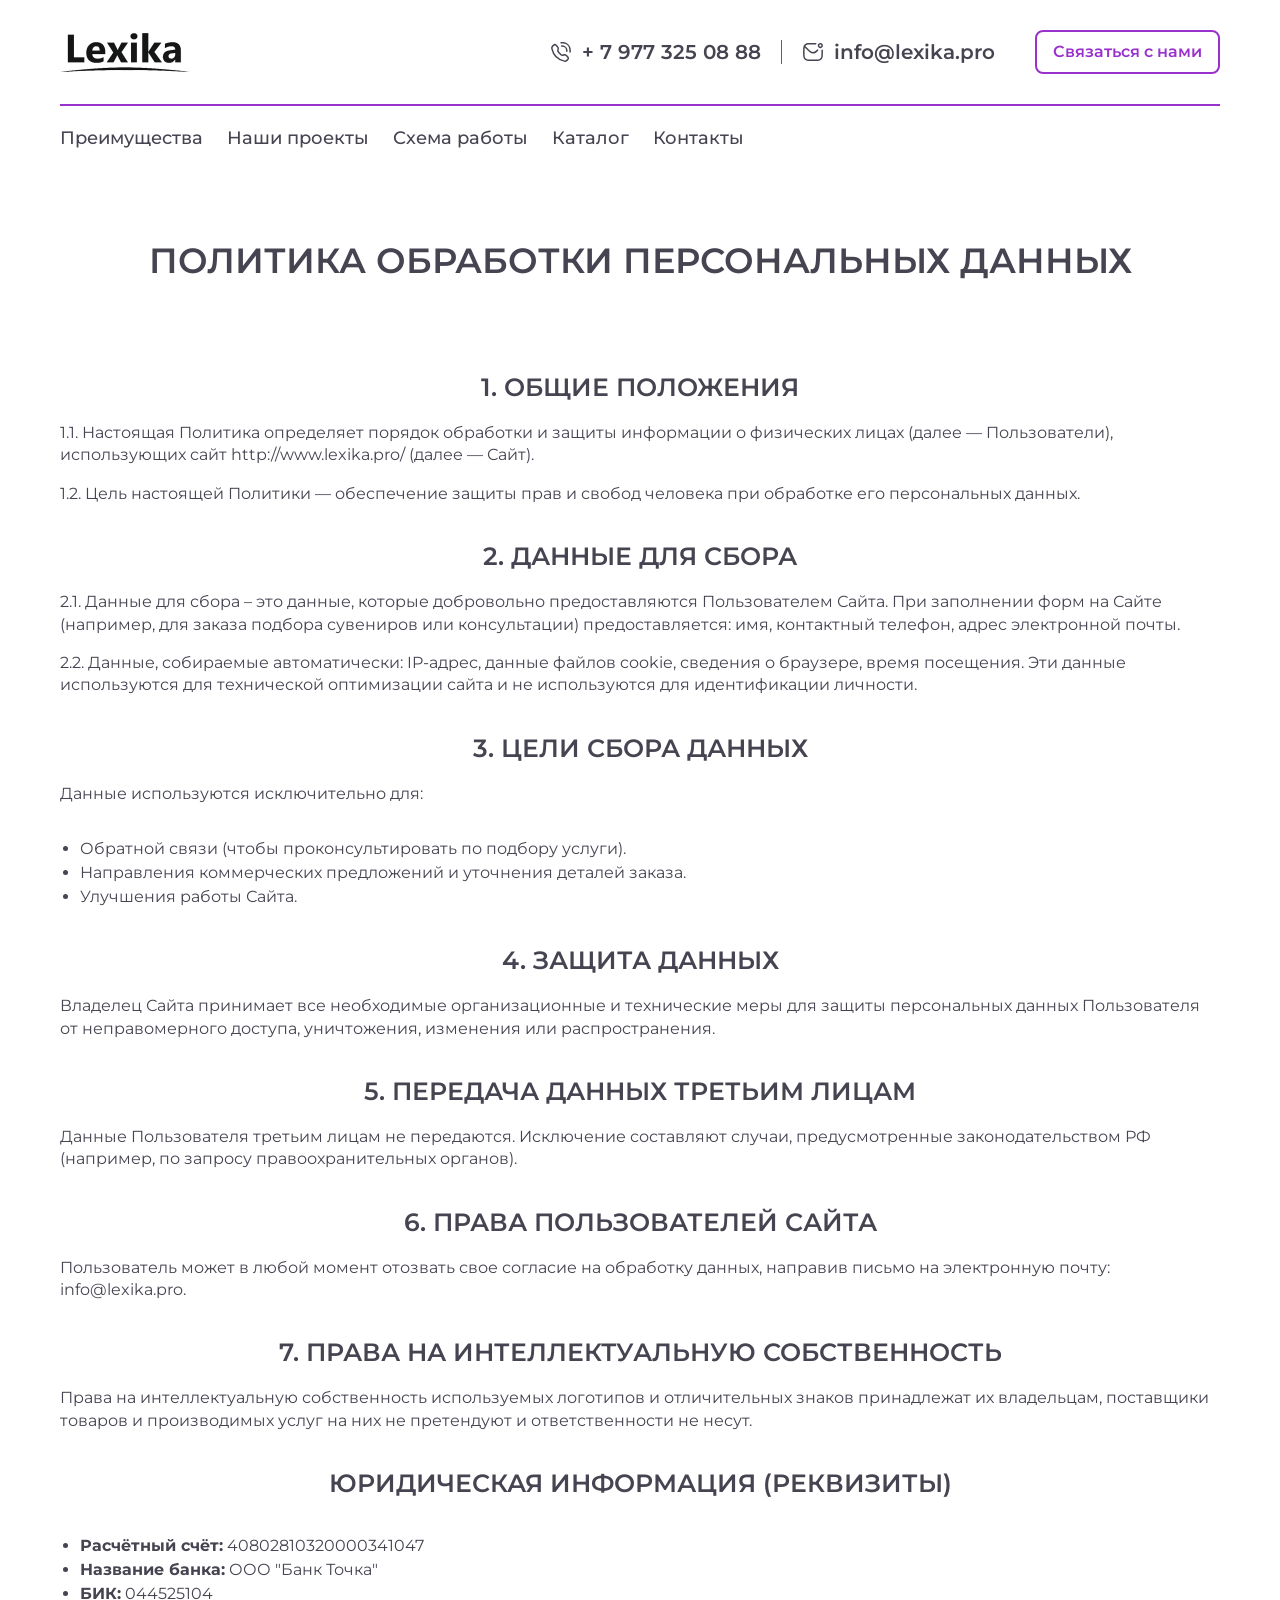
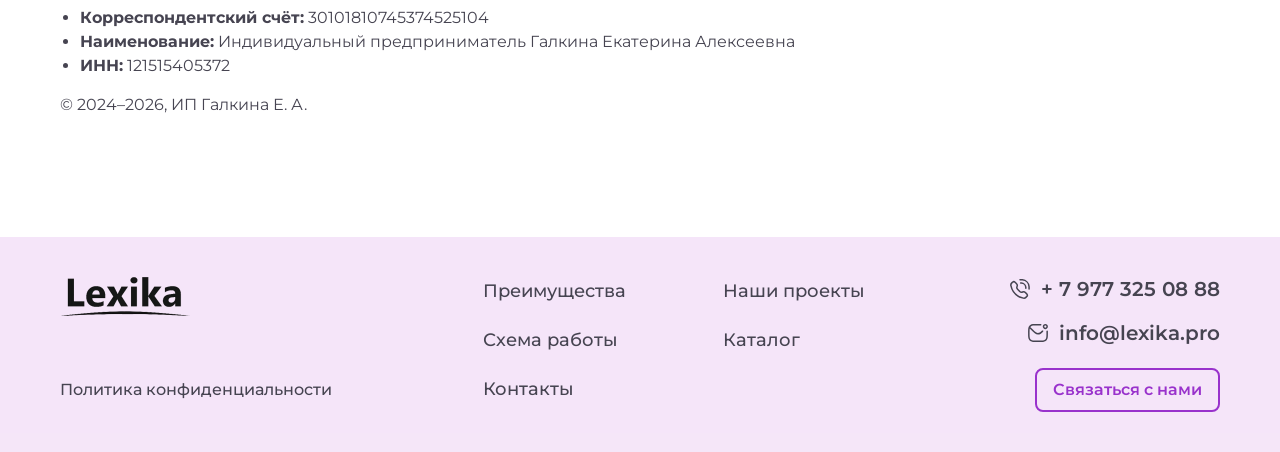
==== commit 65867ed2: "upd" ====
--- a/page.html
+++ b/page.html
@@ -32,7 +32,7 @@
           <a class="contact-phone" href="tel:7977320888">+ 7 977 325 08 88</a>
           <a class="contact-mail" href="mailto:info@lexika.pro">info@lexika.pro</a>
         </div>
-        <a href="#" class="btn btn-bordered">Связаться с нами</a>
+        <a href="#callback-section" class="btn btn-bordered">Связаться с нами</a>
       </div>
       <button type="button" class="mobile-menu-button">
         <span class="line"></span>
@@ -47,16 +47,16 @@
       <button type="button" class="close-menu-button"></button>
       <ul class="main-menu">
         <li>
+          <a href="#advantages-section">Преимущества</a>
+        </li>
+        <li>
           <a href="#projects-section">Наши проекты</a>
         </li>
         <li>
-          <a href="#catalog-section">Каталог</a>
+          <a href="#work-section">Схема работы</a>
         </li>
         <li>
-          <a href="#advantages-section">Преимущества</a>
-        </li>
-        <li>
-          <a href="#work-section">Схема работы</a>
+          <a href="#catalog-section">Каталог</a>
         </li>
         <li>
           <a href="#contacts-section">Контакты</a>
@@ -67,7 +67,7 @@
           <a class="contact-phone" href="tel:7977320888">+ 7 977 325 08 88</a>
           <a class="contact-mail" href="mailto:info@lexika.pro">info@lexika.pro</a>
         </div>
-        <a href="#" class="btn btn-bordered">Связаться с нами</a>
+        <a href="#callback-section" class="btn btn-bordered btn-scroll-mobile">Связаться с нами</a>
       </div>
     </div>
   </div>
@@ -135,12 +135,15 @@
             <img src="./img/logo.webp" alt="">
           </div>
           <div class="footer-policy footer-policy-pc">
-            <a href="#">Политика конфиденциальности</a>
+            <a href="page.html">Политика конфиденциальности</a>
           </div>
         </div>
         <div class="footer-column">
           <nav class="footer-nav">
             <ul class="footer-menu">
+              <li>
+                <a href="#advantages-section">Преимущества</a>
+              </li>
               <li>
                 <a href="#projects-section">Наши проекты</a>
               </li>
@@ -153,9 +156,6 @@
               <li>
                 <a href="#contacts-section">Контакты</a>
               </li>
-              <li>
-                <a href="#advantages-section">Преимущества</a>
-              </li>
             </ul>
           </nav>
         </div>
@@ -164,7 +164,7 @@
             <a class="contact-phone" href="tel:7977320888">+ 7 977 325 08 88</a>
             <a class="contact-mail" href="mailto:info@lexika.pro">info@lexika.pro</a>
           </div>
-          <a href="#" class="btn btn-bordered">Связаться с нами</a>
+          <a href="#callback-section" class="btn btn-bordered">Связаться с нами</a>
         </div>
       </div>
       <div class="footer-policy footer-policy-small-screens">
